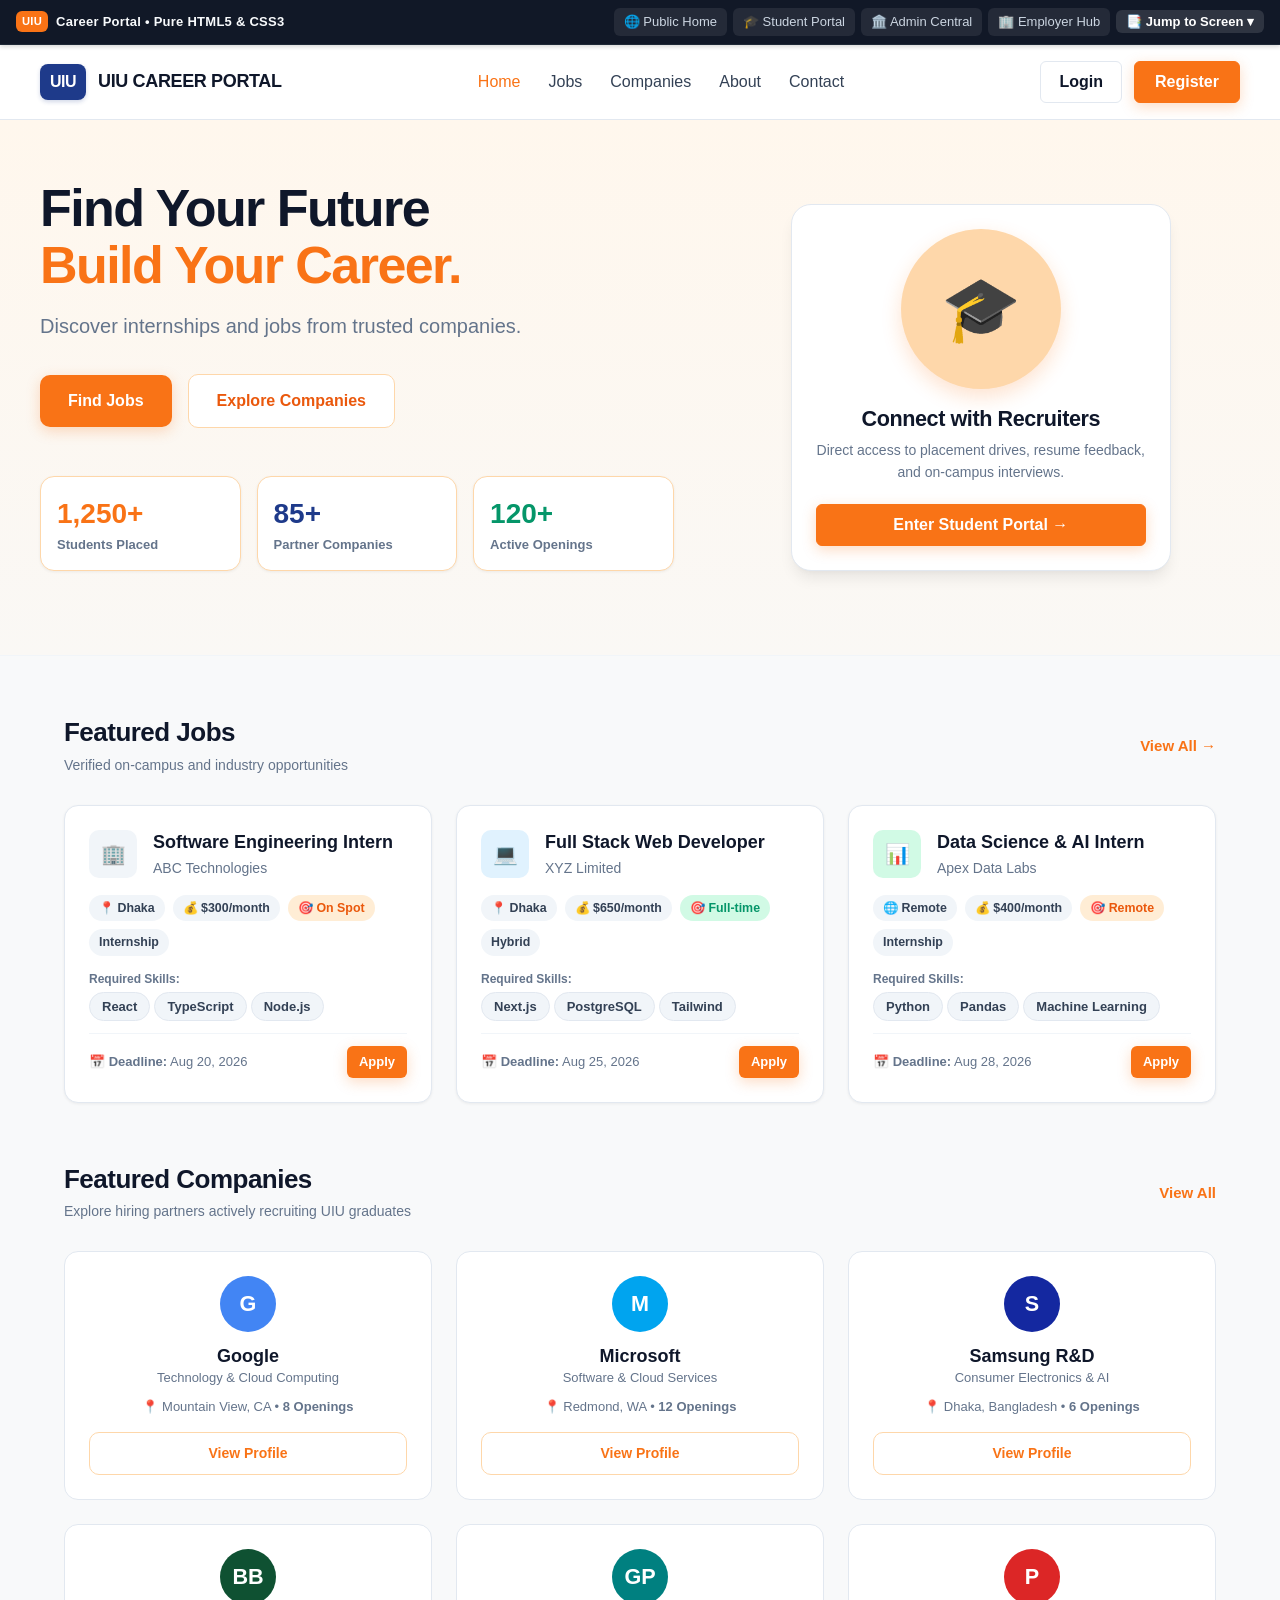
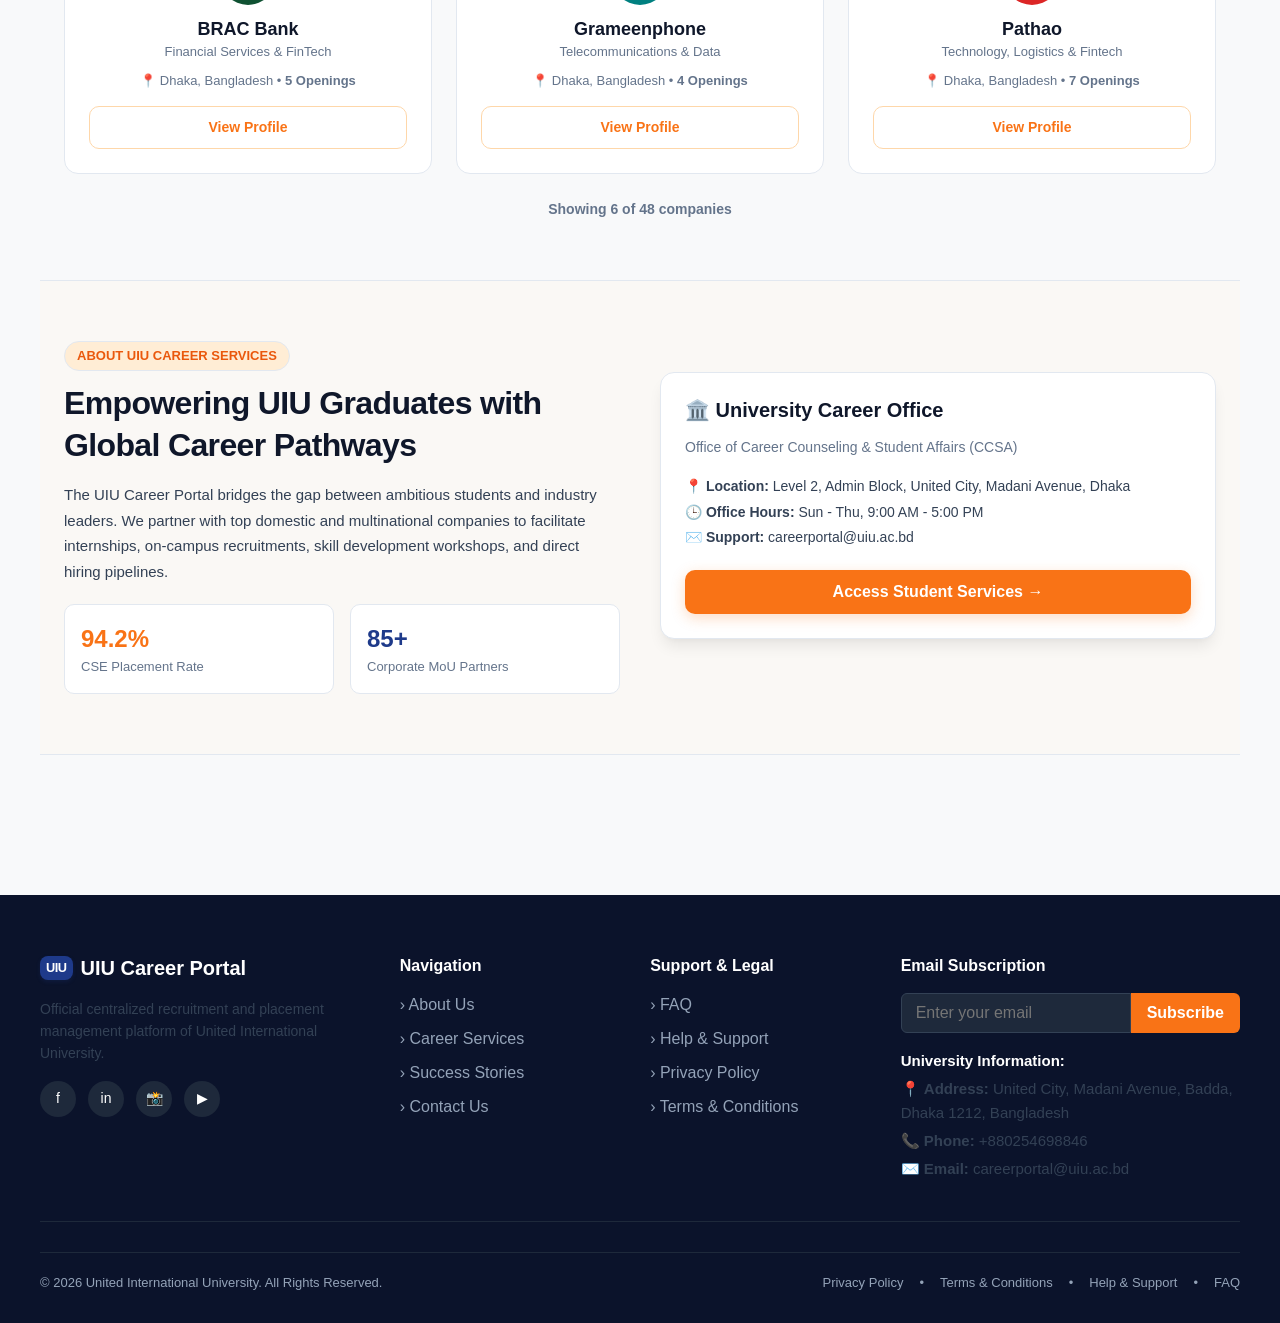
==== index.html @ 81c9a508 "feat: initialize UIU Career Portal project Setup core project structure, including React, TypeScript" ====
<!doctype html>
<html lang="en">
  <head>
    <meta charset="UTF-8" />
    <meta name="viewport" content="width=device-width, initial-scale=1.0" />
    <title>UIU Career Portal - United International University</title>
    <meta name="description" content="Discover internships and jobs from trusted partner companies at UIU Career Portal." />
    <link rel="stylesheet" href="./style.css" />
  </head>
  <body>
    <!-- Top Universal Navigation Switcher -->
    <header class="role-quick-bar">
      <div class="brand-badge">
        <span>UIU</span> Career Portal • Pure HTML5 & CSS3
      </div>
      <nav class="role-nav-links">
        <a href="./index.html" class="role-nav-btn active">🌐 Public Home</a>
        <a href="./student.html" class="role-nav-btn">🎓 Student Portal</a>
        <a href="./admin.html" class="role-nav-btn">🏛️ Admin Central</a>
        <a href="./employer.html" class="role-nav-btn">🏢 Employer Hub</a>
        <div class="role-nav-dropdown">
          <button class="role-dropdown-btn">📑 Jump to Screen ▾</button>
          <div class="role-dropdown-content">
            <a href="./index.html">Page 1: Public Home</a>
            <a href="./student.html#dashboard">Page 2: Student Dashboard</a>
            <a href="./student.html#browse-jobs">Page 3: Browse Jobs</a>
            <a href="./student.html#my-applications">Page 4: Applications</a>
            <a href="./student.html#job-detail">Page 5: Job Detail</a>
            <a href="./student.html#resume-builder">Page 6: Resume Builder</a>
            <a href="./student.html#companies">Page 7: Student Companies</a>
            <a href="./student.html#messages">Page 9: Student Chat</a>
            <a href="./student.html#stats">Page 11: Placement Stats</a>
            <a href="./student.html#profile">Page 12: Student Profile</a>
            <a href="./admin.html#dashboard">Page 14: Admin Dashboard</a>
            <a href="./admin.html#pending-companies">Page 13: Company Approvals</a>
            <a href="./admin.html#approved-companies">Page 15: Partner Directory</a>
            <a href="./admin.html#approved-jobs">Page 16: Approved Jobs</a>
            <a href="./admin.html#pending-internships">Page 17: Pending Internships</a>
            <a href="./admin.html#settings">Page 18: Portal Settings</a>
            <a href="./admin.html#analytics">Page 19: Placement Analytics</a>
            <a href="./admin.html#placement-records">Page 20: Student Records</a>
            <a href="./admin.html#reports">Page 21: Reports Center</a>
            <a href="./admin.html#pending-jobs">Page 22: Job Approvals</a>
            <a href="./employer.html#overview">Page 23: Employer Overview</a>
            <a href="./employer.html#settings">Page 24: Company Settings</a>
            <a href="./employer.html#create-job">Page 25: Post Job</a>
            <a href="./employer.html#create-internship">Page 26: Post Internship</a>
            <a href="./employer.html#company-profile">Page 27: Company Profile</a>
            <a href="./employer.html#chat">Page 28: Employer Chat</a>
            <a href="./employer.html#reports">Page 29: Company Reports</a>
            <a href="./employer.html#shortlisted">Page 30: Shortlisted</a>
            <a href="./employer.html#applications">Page 31: Applications</a>
            <a href="./employer.html#internships">Page 32: Internships</a>
          </div>
        </div>
      </nav>
    </header>

    <!-- Public Landing Page Navbar (Page 1) -->
    <nav class="landing-header">
      <div class="landing-nav-container">
        <a href="./index.html" class="logo-group">
          <div class="uiu-logo-badge">UIU</div>
          <div class="logo-text-title">UIU CAREER PORTAL</div>
        </a>
        <ul class="landing-nav-menu">
          <li><a href="./index.html" class="active">Home</a></li>
          <li><a href="./student.html#browse-jobs">Jobs</a></li>
          <li><a href="./student.html#companies">Companies</a></li>
          <li><a href="#about-section">About</a></li>
          <li><a href="#footer-contact">Contact</a></li>
        </ul>
        <div class="landing-auth-buttons">
          <a href="./pages/auth/login.html" class="btn-landing-login">Login</a>
          <a href="#register-modal" class="btn-landing-register">Register</a>
        </div>
      </div>
    </nav>

    <!-- Hero Section -->
    <main>
      <section class="landing-hero">
        <div class="landing-hero-container">
          <div class="landing-hero-content">
            <h1>Find Your Future<br /><span style="color: var(--primary);">Build Your Career.</span></h1>
            <p>Discover internships and jobs from trusted companies.</p>
            <div class="hero-action-buttons">
              <a href="./student.html#browse-jobs" class="btn-hero-primary">Find Jobs</a>
              <a href="./student.html#companies" class="btn-hero-secondary">Explore Companies</a>
            </div>
            <div class="hero-stats-row" style="display: grid; grid-template-columns: repeat(3, 1fr); gap: 16px; margin-top: 36px;">
              <div class="portal-card" style="padding: 16px; text-align: left; border: 1px solid var(--border-accent); background: #FFF; box-shadow: var(--shadow-sm);">
                <div class="stat-num" style="font-size: 1.75rem; font-weight: 800; color: var(--primary);">1,250+</div>
                <div class="stat-label" style="font-size: 0.8125rem; color: var(--text-muted); font-weight: 600;">Students Placed</div>
              </div>
              <div class="portal-card" style="padding: 16px; text-align: left; border: 1px solid var(--border-accent); background: #FFF; box-shadow: var(--shadow-sm);">
                <div class="stat-num" style="font-size: 1.75rem; font-weight: 800; color: var(--secondary);">85+</div>
                <div class="stat-label" style="font-size: 0.8125rem; color: var(--text-muted); font-weight: 600;">Partner Companies</div>
              </div>
              <div class="portal-card" style="padding: 16px; text-align: left; border: 1px solid var(--border-accent); background: #FFF; box-shadow: var(--shadow-sm);">
                <div class="stat-num" style="font-size: 1.75rem; font-weight: 800; color: var(--color-success);">120+</div>
                <div class="stat-label" style="font-size: 0.8125rem; color: var(--text-muted); font-weight: 600;">Active Openings</div>
              </div>
            </div>
          </div>
          <div class="hero-illustration-box">
            <div class="hero-avatar-card">
              <div class="hero-avatar-img">🎓</div>
              <h2 style="font-size: 1.35rem; font-weight: 800; color: #0F172A; margin-bottom: 6px;">Connect with Recruiters</h2>
              <p style="font-size: 0.875rem; color: #64748B; margin-bottom: 20px;">Direct access to placement drives, resume feedback, and on-campus interviews.</p>
              <a href="./student.html#dashboard" class="btn-landing-register" style="display: block; text-align: center;">Enter Student Portal →</a>
            </div>
          </div>
        </div>
      </section>

      <!-- Featured Jobs Section -->
      <section class="landing-section">
        <div class="section-header-flex">
          <div>
            <h2 class="section-title">Featured Jobs</h2>
            <p style="font-size: 0.875rem; color: var(--text-muted); margin-top: 4px;">Verified on-campus and industry opportunities</p>
          </div>
          <a href="./student.html#browse-jobs" class="section-link-all">View All →</a>
        </div>
        <div class="featured-jobs-grid">
          <!-- Job 1 -->
          <article class="landing-job-card">
            <div class="job-card-top">
              <div class="job-company-icon">🏢</div>
              <div style="flex: 1;">
                <h3 class="job-title-h3"><a href="./student.html#job-detail">Software Engineering Intern</a></h3>
                <div class="job-company-sub">ABC Technologies</div>
              </div>
            </div>
            <div class="job-meta-chips">
              <span class="meta-chip">📍 Dhaka</span>
              <span class="meta-chip">💰 $300/month</span>
              <span class="meta-chip" style="background: var(--primary-light); color: var(--primary-dark);">🎯 On Spot</span>
              <span class="meta-chip">Internship</span>
            </div>
            <div style="margin-bottom: 12px;">
              <span class="text-caption" style="font-weight: 700; color: var(--text-muted); display: block; margin-bottom: 4px;">Required Skills:</span>
              <div style="display: flex; flex-wrap: wrap; gap: 4px;">
                <span class="skill-tag-badge">React</span>
                <span class="skill-tag-badge">TypeScript</span>
                <span class="skill-tag-badge">Node.js</span>
              </div>
            </div>
            <div class="job-deadline-text">
              <span>📅 <strong>Deadline:</strong> Aug 20, 2026</span>
              <a href="./student.html#job-detail" class="btn-primary btn-sm">Apply</a>
            </div>
          </article>

          <!-- Job 2 -->
          <article class="landing-job-card">
            <div class="job-card-top">
              <div class="job-company-icon" style="background:#E0F2FE; color:#0284C7;">💻</div>
              <div style="flex: 1;">
                <h3 class="job-title-h3"><a href="./student.html#browse-jobs">Full Stack Web Developer</a></h3>
                <div class="job-company-sub">XYZ Limited</div>
              </div>
            </div>
            <div class="job-meta-chips">
              <span class="meta-chip">📍 Dhaka</span>
              <span class="meta-chip">💰 $650/month</span>
              <span class="meta-chip" style="background: var(--color-success-bg); color: var(--color-success);">🎯 Full-time</span>
              <span class="meta-chip">Hybrid</span>
            </div>
            <div style="margin-bottom: 12px;">
              <span class="text-caption" style="font-weight: 700; color: var(--text-muted); display: block; margin-bottom: 4px;">Required Skills:</span>
              <div style="display: flex; flex-wrap: wrap; gap: 4px;">
                <span class="skill-tag-badge">Next.js</span>
                <span class="skill-tag-badge">PostgreSQL</span>
                <span class="skill-tag-badge">Tailwind</span>
              </div>
            </div>
            <div class="job-deadline-text">
              <span>📅 <strong>Deadline:</strong> Aug 25, 2026</span>
              <a href="./student.html#browse-jobs" class="btn-primary btn-sm">Apply</a>
            </div>
          </article>

          <!-- Job 3 -->
          <article class="landing-job-card">
            <div class="job-card-top">
              <div class="job-company-icon" style="background:#D1FAE5; color:#059669;">📊</div>
              <div style="flex: 1;">
                <h3 class="job-title-h3"><a href="./student.html#browse-jobs">Data Science & AI Intern</a></h3>
                <div class="job-company-sub">Apex Data Labs</div>
              </div>
            </div>
            <div class="job-meta-chips">
              <span class="meta-chip">🌐 Remote</span>
              <span class="meta-chip">💰 $400/month</span>
              <span class="meta-chip" style="background: var(--primary-light); color: var(--primary-dark);">🎯 Remote</span>
              <span class="meta-chip">Internship</span>
            </div>
            <div style="margin-bottom: 12px;">
              <span class="text-caption" style="font-weight: 700; color: var(--text-muted); display: block; margin-bottom: 4px;">Required Skills:</span>
              <div style="display: flex; flex-wrap: wrap; gap: 4px;">
                <span class="skill-tag-badge">Python</span>
                <span class="skill-tag-badge">Pandas</span>
                <span class="skill-tag-badge">Machine Learning</span>
              </div>
            </div>
            <div class="job-deadline-text">
              <span>📅 <strong>Deadline:</strong> Aug 28, 2026</span>
              <a href="./student.html#browse-jobs" class="btn-primary btn-sm">Apply</a>
            </div>
          </article>
        </div>
      </section>

      <!-- Featured Companies Section -->
      <section class="landing-section" id="about-section">
        <div class="section-header-flex">
          <div>
            <h2 class="section-title">Featured Companies</h2>
            <p style="font-size: 0.875rem; color: var(--text-muted); margin-top: 4px;">Explore hiring partners actively recruiting UIU graduates</p>
          </div>
          <a href="./student.html#companies" class="section-link-all">View All</a>
        </div>
        <div class="featured-companies-grid">
          <!-- Company 1 -->
          <div class="landing-company-card">
            <div class="comp-logo-circle" style="background: #4285F4;">G</div>
            <h3 class="comp-name-h4">Google</h3>
            <p class="comp-industry-p">Technology & Cloud Computing</p>
            <div class="comp-info-row">📍 Mountain View, CA • <strong>8 Openings</strong></div>
            <a href="./student.html#companies" class="btn-view-profile">View Profile</a>
          </div>

          <!-- Company 2 -->
          <div class="landing-company-card">
            <div class="comp-logo-circle" style="background: #00A4EF;">M</div>
            <h3 class="comp-name-h4">Microsoft</h3>
            <p class="comp-industry-p">Software & Cloud Services</p>
            <div class="comp-info-row">📍 Redmond, WA • <strong>12 Openings</strong></div>
            <a href="./student.html#companies" class="btn-view-profile">View Profile</a>
          </div>

          <!-- Company 3 -->
          <div class="landing-company-card">
            <div class="comp-logo-circle" style="background: #1428A0;">S</div>
            <h3 class="comp-name-h4">Samsung R&D</h3>
            <p class="comp-industry-p">Consumer Electronics & AI</p>
            <div class="comp-info-row">📍 Dhaka, Bangladesh • <strong>6 Openings</strong></div>
            <a href="./student.html#companies" class="btn-view-profile">View Profile</a>
          </div>

          <!-- Company 4 -->
          <div class="landing-company-card">
            <div class="comp-logo-circle" style="background: #0F5132;">BB</div>
            <h3 class="comp-name-h4">BRAC Bank</h3>
            <p class="comp-industry-p">Financial Services & FinTech</p>
            <div class="comp-info-row">📍 Dhaka, Bangladesh • <strong>5 Openings</strong></div>
            <a href="./student.html#companies" class="btn-view-profile">View Profile</a>
          </div>

          <!-- Company 5 -->
          <div class="landing-company-card">
            <div class="comp-logo-circle" style="background: #008080;">GP</div>
            <h3 class="comp-name-h4">Grameenphone</h3>
            <p class="comp-industry-p">Telecommunications & Data</p>
            <div class="comp-info-row">📍 Dhaka, Bangladesh • <strong>4 Openings</strong></div>
            <a href="./student.html#companies" class="btn-view-profile">View Profile</a>
          </div>

          <!-- Company 6 -->
          <div class="landing-company-card">
            <div class="comp-logo-circle" style="background: #DC2626;">P</div>
            <h3 class="comp-name-h4">Pathao</h3>
            <p class="comp-industry-p">Technology, Logistics & Fintech</p>
            <div class="comp-info-row">📍 Dhaka, Bangladesh • <strong>7 Openings</strong></div>
            <a href="./student.html#companies" class="btn-view-profile">View Profile</a>
          </div>
        </div>
        <p style="text-align: center; color: var(--text-muted); margin-top: 24px; font-size: 0.875rem; font-weight: 600;">Showing 6 of 48 companies</p>
      </section>

      <!-- About Section -->
      <section class="landing-section" id="about-section" style="background: var(--bg-warm); border-top: 1px solid var(--border-color); border-bottom: 1px solid var(--border-color); padding: 60px 24px;">
        <div style="max-width: 1200px; margin: 0 auto; display: grid; grid-template-columns: 1fr 1fr; gap: 40px; align-items: center;">
          <div>
            <span class="skill-tag-badge" style="background: var(--primary-light); color: var(--primary-dark); font-weight: 700; margin-bottom: 12px; display: inline-block;">ABOUT UIU CAREER SERVICES</span>
            <h2 class="text-h2" style="font-size: 2rem; margin-bottom: 16px;">Empowering UIU Graduates with Global Career Pathways</h2>
            <p style="color: var(--text-body); line-height: 1.7; margin-bottom: 20px;">
              The UIU Career Portal bridges the gap between ambitious students and industry leaders. We partner with top domestic and multinational companies to facilitate internships, on-campus recruitments, skill development workshops, and direct hiring pipelines.
            </p>
            <div style="display: grid; grid-template-columns: 1fr 1fr; gap: 16px;">
              <div style="background: #FFF; padding: 16px; border-radius: var(--radius-md); border: 1px solid var(--border-color);">
                <div style="font-size: 1.5rem; font-weight: 800; color: var(--primary);">94.2%</div>
                <div style="font-size: 0.8125rem; color: var(--text-muted);">CSE Placement Rate</div>
              </div>
              <div style="background: #FFF; padding: 16px; border-radius: var(--radius-md); border: 1px solid var(--border-color);">
                <div style="font-size: 1.5rem; font-weight: 800; color: var(--secondary);">85+</div>
                <div style="font-size: 0.8125rem; color: var(--text-muted);">Corporate MoU Partners</div>
              </div>
            </div>
          </div>
          <div class="portal-card" style="box-shadow: var(--shadow-lg);">
            <h3 class="text-h3" style="margin-bottom: 12px;">🏛️ University Career Office</h3>
            <p style="font-size: 0.875rem; color: var(--text-muted); margin-bottom: 16px;">Office of Career Counseling & Student Affairs (CCSA)</p>
            <div style="font-size: 0.875rem; line-height: 1.8; color: var(--text-body); margin-bottom: 20px;">
              <div>📍 <strong>Location:</strong> Level 2, Admin Block, United City, Madani Avenue, Dhaka</div>
              <div>🕒 <strong>Office Hours:</strong> Sun - Thu, 9:00 AM - 5:00 PM</div>
              <div>✉️ <strong>Support:</strong> careerportal@uiu.ac.bd</div>
            </div>
            <a href="./student.html#dashboard" class="btn-primary" style="width: 100%; justify-content: center;">Access Student Services →</a>
          </div>
        </div>
      </section>
    </main>

    <!-- Footer (Page 1) -->
    <footer class="landing-footer" id="footer-contact">
      <div class="footer-container" style="display: grid; grid-template-columns: 1.5fr 1fr 1fr 1.5fr; gap: 32px;">
        <div class="footer-col-about">
          <h3>
            <span class="uiu-logo-badge" style="font-size: 0.8rem; padding: 3px 6px;">UIU</span>
            UIU Career Portal
          </h3>
          <p style="font-size: 0.875rem; line-height: 1.6; margin-bottom: 16px;">
            Official centralized recruitment and placement management platform of United International University.
          </p>
          <div class="social-links-row">
            <span class="social-btn" title="Facebook">f</span>
            <span class="social-btn" title="LinkedIn">in</span>
            <span class="social-btn" title="Instagram">📸</span>
            <span class="social-btn" title="YouTube">▶</span>
          </div>
        </div>

        <div class="footer-col-links">
          <h4>Navigation</h4>
          <ul class="footer-links-list">
            <li><a href="#about-section">› About Us</a></li>
            <li><a href="./admin.html#analytics">› Career Services</a></li>
            <li><a href="./student.html#stats">› Success Stories</a></li>
            <li><a href="#footer-contact">› Contact Us</a></li>
          </ul>
        </div>

        <div class="footer-col-links">
          <h4>Support & Legal</h4>
          <ul class="footer-links-list">
            <li><a href="#faq-modal">› FAQ</a></li>
            <li><a href="#help-modal">› Help & Support</a></li>
            <li><a href="#privacy-modal">› Privacy Policy</a></li>
            <li><a href="#terms-modal">› Terms & Conditions</a></li>
          </ul>
        </div>

        <div class="footer-col-contact">
          <h4>Email Subscription</h4>
          <form class="footer-newsletter-box" action="#newsletter-success" style="margin-bottom: 16px;">
            <input type="email" placeholder="Enter your email" required />
            <button type="submit">Subscribe</button>
          </form>
          <div style="font-size: 0.8125rem; line-height: 1.6; color: #CBD5E1;">
            <p style="font-weight: 700; color: #FFF; margin-bottom: 4px;">University Information:</p>
            <p style="margin-bottom: 4px;">📍 <strong>Address:</strong> United City, Madani Avenue, Badda, Dhaka 1212, Bangladesh</p>
            <p style="margin-bottom: 4px;">📞 <strong>Phone:</strong> +880254698846</p>
            <p>✉️ <strong>Email:</strong> careerportal@uiu.ac.bd</p>
          </div>
        </div>
      </div>

      <div class="footer-bottom-row" style="display: flex; justify-content: space-between; align-items: center; flex-wrap: wrap; gap: 12px; font-size: 0.8125rem; border-top: 1px solid #1E293B; padding-top: 20px; margin-top: 30px;">
        <span>© 2026 United International University. All Rights Reserved.</span>
        <div style="display: flex; gap: 16px; flex-wrap: wrap;">
          <a href="#privacy-modal" style="color: #94A3B8;">Privacy Policy</a>
          <span>•</span>
          <a href="#terms-modal" style="color: #94A3B8;">Terms & Conditions</a>
          <span>•</span>
          <a href="#help-modal" style="color: #94A3B8;">Help & Support</a>
          <span>•</span>
          <a href="#faq-modal" style="color: #94A3B8;">FAQ</a>
        </div>
      </div>
    </footer>

    <!-- Pure CSS Modals -->
    <div id="register-modal" class="modal-overlay">
      <div class="modal-dialog-box">
        <a href="#" class="modal-close-btn">✕</a>
        <h3 style="font-size: 1.35rem; font-weight: 800; color: #0F172A; margin-bottom: 8px;">Join UIU Career Portal</h3>
        <p style="color: #64748B; font-size: 0.875rem; margin-bottom: 20px;">Choose your role to get started:</p>
        <div style="display: flex; flex-direction: column; gap: 12px; margin-bottom: 20px;">
          <a href="./student.html#dashboard" class="btn-outline" style="justify-content: space-between; padding: 14px 20px;">
            <span>🎓 <strong>UIU Student / Alumni</strong> (Login with @uiu.ac.bd)</span>
            <span>→</span>
          </a>
          <a href="./employer.html#overview" class="btn-outline" style="justify-content: space-between; padding: 14px 20px;">
            <span>🏢 <strong>Recruitment Partner / Employer</strong></span>
            <span>→</span>
          </a>
          <a href="./admin.html#dashboard" class="btn-outline" style="justify-content: space-between; padding: 14px 20px;">
            <span>🏛️ <strong>Career Office Administrator</strong></span>
            <span>→</span>
          </a>
        </div>
        <a href="#" class="btn-landing-login" style="display: block; text-align: center;">Cancel</a>
      </div>
    </div>

    <div id="newsletter-success" class="modal-overlay">
      <div class="modal-dialog-box" style="text-align: center;">
        <a href="#" class="modal-close-btn">✕</a>
        <div style="font-size: 3rem; margin-bottom: 12px;">🎉</div>
        <h3 style="font-size: 1.25rem; font-weight: 800; margin-bottom: 8px;">Subscribed Successfully!</h3>
        <p style="color: #64748B; font-size: 0.875rem; margin-bottom: 20px;">You will now receive the latest job openings, placement reports, and workshop updates from UIU Career Portal.</p>
        <a href="#" class="btn-primary" style="display: inline-block;">Close</a>
      </div>
    </div>

    <!-- FAQ Modal -->
    <div id="faq-modal" class="modal-overlay">
      <div class="modal-dialog-box" style="max-width: 600px;">
        <a href="#" class="modal-close-btn">✕</a>
        <h3 style="font-size: 1.35rem; font-weight: 800; margin-bottom: 12px;">Frequently Asked Questions (FAQ)</h3>
        <div style="display: flex; flex-direction: column; gap: 12px; font-size: 0.875rem; color: var(--text-body); max-height: 60vh; overflow-y: auto; padding-right: 8px;">
          <div>
            <strong style="color: var(--text-heading); display: block; margin-bottom: 4px;">Q: Who can apply through UIU Career Portal?</strong>
            <p>All current UIU undergraduate/graduate students and registered alumni with a valid @uiu.ac.bd or verified student ID.</p>
          </div>
          <div style="border-top: 1px solid var(--border-light); padding-top: 8px;">
            <strong style="color: var(--text-heading); display: block; margin-bottom: 4px;">Q: How do companies get verified?</strong>
            <p>The UIU Career Services & Placement Office reviews company trade licenses and HR credentials before approving job postings.</p>
          </div>
          <div style="border-top: 1px solid var(--border-light); padding-top: 8px;">
            <strong style="color: var(--text-heading); display: block; margin-bottom: 4px;">Q: How can I track my internship approval?</strong>
            <p>Log in to the Student Portal and navigate to the 'Applications' tab to see real-time verification and supervisor approvals.</p>
          </div>
        </div>
        <div style="margin-top: 20px; text-align: right;">
          <a href="#" class="btn-primary btn-sm">Close</a>
        </div>
      </div>
    </div>

    <!-- Help & Support Modal -->
    <div id="help-modal" class="modal-overlay">
      <div class="modal-dialog-box">
        <a href="#" class="modal-close-btn">✕</a>
        <h3 style="font-size: 1.35rem; font-weight: 800; margin-bottom: 12px;">Help & Support</h3>
        <p style="font-size: 0.875rem; color: var(--text-body); line-height: 1.6; margin-bottom: 16px;">
          Need assistance with your portal account, resume verification, or recruitment drive?
        </p>
        <div style="background: var(--bg-muted); padding: 14px; border-radius: var(--radius-md); font-size: 0.8125rem; margin-bottom: 16px;">
          <div>📞 <strong>Helpline:</strong> +880254698846 (Ext: 2102)</div>
          <div>✉️ <strong>Email:</strong> support-career@uiu.ac.bd</div>
          <div>📍 <strong>Room:</strong> CCSA Office, Room #214, UIU Main Campus</div>
        </div>
        <a href="#" class="btn-primary" style="display: block; text-align: center;">Got it</a>
      </div>
    </div>

    <!-- Privacy Policy Modal -->
    <div id="privacy-modal" class="modal-overlay">
      <div class="modal-dialog-box" style="max-width: 580px;">
        <a href="#" class="modal-close-btn">✕</a>
        <h3 style="font-size: 1.35rem; font-weight: 800; margin-bottom: 12px;">Privacy Policy</h3>
        <p style="font-size: 0.875rem; color: var(--text-body); line-height: 1.6; margin-bottom: 12px;">
          UIU Career Portal respects your student and corporate privacy. Student academic records (CGPA, credits) and resumes are shared strictly with verified partner employers for job and internship screening purposes only.
        </p>
        <p style="font-size: 0.8125rem; color: var(--text-muted);">
          Data is protected under United International University Information Security Protocols.
        </p>
        <div style="margin-top: 16px; text-align: right;">
          <a href="#" class="btn-primary btn-sm">Close</a>
        </div>
      </div>
    </div>

    <!-- Terms Modal -->
    <div id="terms-modal" class="modal-overlay">
      <div class="modal-dialog-box" style="max-width: 580px;">
        <a href="#" class="modal-close-btn">✕</a>
        <h3 style="font-size: 1.35rem; font-weight: 800; margin-bottom: 12px;">Terms & Conditions</h3>
        <p style="font-size: 0.875rem; color: var(--text-body); line-height: 1.6; margin-bottom: 12px;">
          By accessing the UIU Career Portal, students agree to provide authentic academic credentials and follow standard professional code of conduct during interviews and internships.
        </p>
        <div style="margin-top: 16px; text-align: right;">
          <a href="#" class="btn-primary btn-sm">Close</a>
        </div>
      </div>
    </div>
  </body>
</html>
---- style.css ----
/* UIU Career Portal - Pure Modern CSS3 Stylesheet */

:root {
  /* Brand & Theme Colors */
  --primary: #F97316;
  --primary-dark: #EA580C;
  --primary-light: #FFEDD5;
  --primary-subtle: #FFF7ED;
  
  --secondary: #1E3A8A;
  --secondary-dark: #172554;
  --secondary-light: #DBEAFE;
  
  --accent: #E0651A;
  --accent-blue: #0284C7;
  --accent-purple: #7C3AED;
  
  --sidebar-orange: #FF7D2B;
  --sidebar-orange-dark: #E66818;
  --admin-accent: #EA580C;
  --employer-accent: #E0651A;
  
  /* Background & Surface Colors */
  --bg-page: #F8F9FA;
  --bg-warm: #FAF8F5;
  --bg-card: #FFFFFF;
  --bg-surface: #FFFFFF;
  --bg-muted: #F1F5F9;
  --bg-subtle: #F8FAFC;
  
  /* Text Colors */
  --text-main: #0F172A;
  --text-heading: #0F172A;
  --text-body: #334155;
  --text-muted: #64748B;
  --text-light: #94A3B8;
  --text-white: #FFFFFF;
  
  /* Border Colors */
  --border-color: #E2E8F0;
  --border-light: #F1F5F9;
  --border-muted: #CBD5E1;
  --border-accent: #FED7AA;
  
  /* Functional & Feedback Colors (Success, Warning, Danger, Info) */
  --color-success: #059669;
  --color-success-bg: #D1FAE5;
  --color-success-border: #A7F3D0;
  
  --color-warning: #D97706;
  --color-warning-bg: #FEF3C7;
  --color-warning-border: #FDE68A;
  
  --color-danger: #E11D48;
  --color-danger-bg: #FFE4E6;
  --color-danger-border: #FECDD3;
  
  --color-info: #0284C7;
  --color-info-bg: #E0F2FE;
  --color-info-border: #BAE6FD;
  
  /* Status Badges */
  --status-pending-bg: #FEF3C7;
  --status-pending-text: #D97706;
  --status-verified-bg: #D1FAE5;
  --status-verified-text: #059669;
  --status-review-bg: #FFEDD5;
  --status-review-text: #EA580C;
  --status-shortlist-bg: #E0E7FF;
  --status-shortlist-text: #4F46E5;
  --status-rejected-bg: #FFE4E6;
  --status-rejected-text: #E11D48;
  --status-applied-bg: #E0F2FE;
  --status-applied-text: #0284C7;
  
  /* Radius Scales */
  --radius-xs: 4px;
  --radius-sm: 6px;
  --radius-md: 10px;
  --radius-lg: 14px;
  --radius-xl: 20px;
  --radius-full: 9999px;
  
  /* Shadow Scales */
  --shadow-xs: 0 1px 2px 0 rgba(0, 0, 0, 0.04);
  --shadow-sm: 0 1px 3px 0 rgba(0, 0, 0, 0.06);
  --shadow-md: 0 4px 6px -1px rgba(0, 0, 0, 0.07), 0 2px 4px -2px rgba(0, 0, 0, 0.05);
  --shadow-lg: 0 10px 15px -3px rgba(0, 0, 0, 0.08), 0 4px 6px -4px rgba(0, 0, 0, 0.04);
  --shadow-xl: 0 20px 25px -5px rgba(0, 0, 0, 0.1), 0 10px 10px -5px rgba(0, 0, 0, 0.04);
  --shadow-orange: 0 4px 14px 0 rgba(249, 115, 22, 0.25);
  
  /* Typography System Tokens */
  --font-main: -apple-system, BlinkMacSystemFont, "Segoe UI", Roboto, "Helvetica Neue", Arial, sans-serif;
  --font-mono: ui-monospace, SFMono-Regular, Menlo, Monaco, Consolas, monospace;
}

/* Typography Utility Classes */
h1, .text-h1 {
  font-size: 1.875rem;
  font-weight: 800;
  color: var(--text-heading);
  letter-spacing: -0.025em;
  line-height: 1.25;
}

h2, .text-h2 {
  font-size: 1.5rem;
  font-weight: 700;
  color: var(--text-heading);
  letter-spacing: -0.02em;
  line-height: 1.3;
}

h3, .text-h3 {
  font-size: 1.25rem;
  font-weight: 700;
  color: var(--text-heading);
  line-height: 1.35;
}

h4, .text-h4 {
  font-size: 1.05rem;
  font-weight: 600;
  color: var(--text-heading);
  line-height: 1.4;
}

p, .text-body {
  font-size: 0.9375rem;
  color: var(--text-body);
  line-height: 1.6;
}

.text-small {
  font-size: 0.8125rem;
  color: var(--text-muted);
  line-height: 1.4;
}

.text-label {
  font-size: 0.875rem;
  font-weight: 600;
  color: var(--text-main);
  display: inline-block;
  margin-bottom: 6px;
}

.text-caption {
  font-size: 0.75rem;
  color: var(--text-light);
  line-height: 1.3;
}

/* Alert System */
.alert-banner {
  display: flex;
  align-items: flex-start;
  gap: 12px;
  padding: 14px 16px;
  border-radius: var(--radius-md);
  font-size: 0.875rem;
  margin-bottom: 16px;
  border: 1px solid transparent;
}
.alert-success {
  background: var(--color-success-bg);
  color: #065F46;
  border-color: var(--color-success-border);
}
.alert-warning {
  background: var(--color-warning-bg);
  color: #92400E;
  border-color: var(--color-warning-border);
}
.alert-danger {
  background: var(--color-danger-bg);
  color: #9F1239;
  border-color: var(--color-danger-border);
}
.alert-info {
  background: var(--color-info-bg);
  color: #075985;
  border-color: var(--color-info-border);
}

/* Empty, Loading & Error States */
.empty-state-box {
  text-align: center;
  padding: 48px 24px;
  background: var(--bg-card);
  border: 1px dashed var(--border-color);
  border-radius: var(--radius-lg);
}
.empty-state-icon {
  font-size: 3rem;
  margin-bottom: 12px;
  opacity: 0.7;
}
.empty-state-title {
  font-size: 1.125rem;
  font-weight: 700;
  color: var(--text-main);
  margin-bottom: 6px;
}
.empty-state-desc {
  font-size: 0.875rem;
  color: var(--text-muted);
  max-width: 400px;
  margin: 0 auto 16px;
}

.loading-skeleton {
  background: linear-gradient(90deg, #F1F5F9 25%, #E2E8F0 50%, #F1F5F9 75%);
  background-size: 200% 100%;
  animation: skeletonPulse 1.5s infinite;
  border-radius: var(--radius-sm);
  height: 16px;
  margin-bottom: 8px;
}
@keyframes skeletonPulse {
  0% { background-position: 200% 0; }
  100% { background-position: -200% 0; }
}

.error-state-box {
  text-align: center;
  padding: 32px 20px;
  background: #FFF1F2;
  border: 1px solid #FECDD3;
  border-radius: var(--radius-lg);
  color: #9F1239;
}

/* Reset & Box Sizing */
*, *::before, *::after {
  box-sizing: border-box;
  margin: 0;
  padding: 0;
}

html {
  font-size: 16px;
  scroll-behavior: smooth;
  font-family: var(--font-main);
  background-color: var(--bg-page);
  color: var(--text-body);
  line-height: 1.5;
}

body {
  min-height: 100vh;
  display: flex;
  flex-direction: column;
  background-color: var(--bg-page);
}

a {
  color: inherit;
  text-decoration: none;
}

button, input, select, textarea {
  font-family: inherit;
  font-size: inherit;
}

/* Screen Controller & Visibility System using CSS :target */
.view-section {
  display: none;
  opacity: 0;
  animation: fadeIn 0.25s ease forwards;
}

/* Default view when no hash or when #landing is active */
#view-landing:target,
body:not(:has(:target)) #view-landing {
  display: block;
  opacity: 1;
}

/* Active screens */
#view-landing:target { display: block; opacity: 1; }
#view-student-dashboard:target { display: block; opacity: 1; }
#view-student-jobs:target { display: block; opacity: 1; }
#view-student-job-detail:target { display: block; opacity: 1; }
#view-student-applications:target { display: block; opacity: 1; }
#view-student-resume:target { display: block; opacity: 1; }
#view-student-companies:target { display: block; opacity: 1; }
#view-student-messages:target { display: block; opacity: 1; }
#view-student-stats:target { display: block; opacity: 1; }
#view-student-profile:target { display: block; opacity: 1; }
#view-student-settings:target { display: block; opacity: 1; }

#view-admin-dashboard:target { display: block; opacity: 1; }
#view-admin-companies-pending:target { display: block; opacity: 1; }
#view-admin-companies-approved:target { display: block; opacity: 1; }
#view-admin-jobs-approved:target { display: block; opacity: 1; }
#view-admin-jobs-pending:target { display: block; opacity: 1; }
#view-admin-internships:target { display: block; opacity: 1; }
#view-admin-analytics:target { display: block; opacity: 1; }
#view-admin-placement-records:target { display: block; opacity: 1; }
#view-admin-reports:target { display: block; opacity: 1; }
#view-admin-settings:target { display: block; opacity: 1; }

#view-employer-dashboard:target { display: block; opacity: 1; }
#view-employer-post-job:target { display: block; opacity: 1; }
#view-employer-post-internship:target { display: block; opacity: 1; }
#view-employer-profile:target { display: block; opacity: 1; }
#view-employer-settings:target { display: block; opacity: 1; }
#view-employer-applications:target { display: block; opacity: 1; }
#view-employer-shortlisted:target { display: block; opacity: 1; }
#view-employer-internships:target { display: block; opacity: 1; }
#view-employer-messages:target { display: block; opacity: 1; }
#view-employer-reports:target { display: block; opacity: 1; }

/* In case :has isn't matched initially, provide fallback */
body:not(:target) #view-landing {
  display: block;
}
:target ~ #view-landing {
  display: none;
}

@keyframes fadeIn {
  from { opacity: 0; transform: translateY(4px); }
  to { opacity: 1; transform: translateY(0); }
}

/* Master Universal Switcher Bar (Sticky at Top) */
.role-quick-bar {
  background: #111827;
  color: #F8FAFC;
  padding: 8px 16px;
  font-size: 0.8125rem;
  display: flex;
  align-items: center;
  justify-content: space-between;
  border-bottom: 1px solid #1F2937;
  position: sticky;
  top: 0;
  z-index: 1000;
  box-shadow: 0 2px 4px rgba(0,0,0,0.15);
}

.role-quick-bar .brand-badge {
  display: flex;
  align-items: center;
  gap: 8px;
  font-weight: 700;
  letter-spacing: 0.02em;
}

.role-quick-bar .brand-badge span {
  background: var(--primary);
  color: #FFF;
  padding: 2px 6px;
  border-radius: var(--radius-sm);
  font-size: 0.7rem;
  font-weight: 800;
}

.role-nav-links {
  display: flex;
  align-items: center;
  gap: 6px;
  flex-wrap: wrap;
}

.role-nav-btn {
  padding: 4px 10px;
  border-radius: var(--radius-sm);
  background: rgba(255, 255, 255, 0.08);
  color: #CBD5E1;
  font-weight: 500;
  transition: all 0.2s ease;
  display: inline-flex;
  align-items: center;
  gap: 5px;
}

.role-nav-btn:hover {
  background: var(--primary);
  color: #FFF;
}

.role-nav-dropdown {
  position: relative;
  display: inline-block;
}

.role-dropdown-btn {
  cursor: pointer;
  padding: 4px 10px;
  border-radius: var(--radius-sm);
  background: rgba(255, 255, 255, 0.12);
  color: #FFF;
  font-weight: 600;
  border: none;
}

.role-dropdown-content {
  display: none;
  position: absolute;
  top: 100%;
  right: 0;
  background: #1E293B;
  min-width: 200px;
  border-radius: var(--radius-md);
  box-shadow: 0 10px 25px rgba(0,0,0,0.3);
  padding: 6px;
  z-index: 1001;
  border: 1px solid #334155;
}

.role-dropdown-content a {
  display: block;
  padding: 6px 10px;
  color: #E2E8F0;
  border-radius: var(--radius-sm);
  font-size: 0.775rem;
}

.role-dropdown-content a:hover {
  background: var(--primary);
  color: #FFF;
}

.role-nav-dropdown:hover .role-dropdown-content {
  display: block;
}

/* ==========================================================================
   PUBLIC LANDING PAGE (Page 1 in PDF)
   ========================================================================== */
.landing-header {
  background: #FFF;
  border-bottom: 1px solid var(--border-color);
  padding: 16px 24px;
}

.landing-nav-container {
  max-width: 1200px;
  margin: 0 auto;
  display: flex;
  align-items: center;
  justify-content: space-between;
}

.logo-group {
  display: flex;
  align-items: center;
  gap: 12px;
}

.uiu-logo-badge {
  background: #1E3A8A;
  color: #FFF;
  font-weight: 900;
  font-size: 1rem;
  padding: 6px 10px;
  border-radius: 8px;
  letter-spacing: -0.5px;
  display: inline-flex;
  align-items: center;
  gap: 4px;
  box-shadow: 0 2px 4px rgba(30, 58, 138, 0.2);
}

.logo-text-title {
  font-size: 1.125rem;
  font-weight: 800;
  color: var(--text-main);
  line-height: 1.1;
  letter-spacing: -0.02em;
}

.logo-text-title span {
  display: block;
  font-size: 0.75rem;
  font-weight: 600;
  color: var(--primary);
  letter-spacing: 0.08em;
  text-transform: uppercase;
}

.landing-nav-menu {
  display: flex;
  align-items: center;
  gap: 28px;
  list-style: none;
}

.landing-nav-menu a {
  font-weight: 500;
  color: var(--text-body);
  transition: color 0.15s;
}

.landing-nav-menu a:hover,
.landing-nav-menu a.active {
  color: var(--primary);
}

.landing-auth-buttons {
  display: flex;
  align-items: center;
  gap: 12px;
}

.btn-landing-login {
  background: #FFF;
  border: 1px solid var(--border-color);
  padding: 8px 18px;
  border-radius: var(--radius-sm);
  font-weight: 600;
  color: var(--text-main);
  transition: all 0.2s;
}

.btn-landing-login:hover {
  background: var(--bg-muted);
}

.btn-landing-register {
  background: var(--primary);
  border: 1px solid var(--primary);
  padding: 8px 20px;
  border-radius: var(--radius-sm);
  font-weight: 600;
  color: #FFF;
  transition: all 0.2s;
  box-shadow: var(--shadow-orange);
}

.btn-landing-register:hover {
  background: var(--primary-dark);
}

/* Landing Hero Section */
.landing-hero {
  background: linear-gradient(180deg, #FFF7ED 0%, #FAF8F5 100%);
  padding: 60px 24px;
  position: relative;
  overflow: hidden;
  border-bottom: 1px solid var(--border-light);
}

.landing-hero-container {
  max-width: 1200px;
  margin: 0 auto;
  display: grid;
  grid-template-columns: 1.1fr 0.9fr;
  gap: 48px;
  align-items: center;
}

.landing-hero-content h1 {
  font-size: 3.25rem;
  font-weight: 900;
  line-height: 1.1;
  color: var(--text-main);
  margin-bottom: 16px;
  letter-spacing: -0.03em;
}

.landing-hero-content h1 span {
  color: var(--text-main);
  display: block;
}

.landing-hero-content p {
  font-size: 1.25rem;
  color: var(--text-muted);
  margin-bottom: 32px;
  max-width: 500px;
}

.hero-action-buttons {
  display: flex;
  align-items: center;
  gap: 16px;
  margin-bottom: 48px;
}

.btn-hero-primary {
  background: var(--primary);
  color: #FFF;
  font-weight: 700;
  padding: 14px 28px;
  border-radius: var(--radius-md);
  font-size: 1rem;
  box-shadow: var(--shadow-orange);
  transition: transform 0.2s, background 0.2s;
}

.btn-hero-primary:hover {
  background: var(--primary-dark);
  transform: translateY(-2px);
}

.btn-hero-secondary {
  background: #FFF;
  color: var(--primary-dark);
  border: 1px solid var(--border-accent);
  font-weight: 700;
  padding: 14px 28px;
  border-radius: var(--radius-md);
  font-size: 1rem;
  transition: all 0.2s;
}

.btn-hero-secondary:hover {
  background: #FFF;
  border-color: var(--primary);
  box-shadow: var(--shadow-sm);
}

.hero-stats-row {
  display: flex;
  gap: 40px;
}

.hero-stat-item .stat-num {
  font-size: 2rem;
  font-weight: 800;
  color: var(--primary);
  line-height: 1;
}

.hero-stat-item .stat-label {
  font-size: 0.875rem;
  color: var(--text-muted);
  font-weight: 600;
  margin-top: 4px;
}

.hero-illustration-box {
  position: relative;
  display: flex;
  justify-content: center;
  align-items: center;
}

.hero-avatar-card {
  background: #FFF;
  padding: 24px;
  border-radius: var(--radius-xl);
  box-shadow: var(--shadow-lg);
  border: 1px solid var(--border-color);
  text-align: center;
  max-width: 380px;
  width: 100%;
}

.hero-avatar-img {
  width: 160px;
  height: 160px;
  border-radius: var(--radius-full);
  background: #FED7AA;
  margin: 0 auto 16px;
  display: flex;
  align-items: center;
  justify-content: center;
  font-size: 4rem;
  box-shadow: 0 8px 20px rgba(249, 115, 22, 0.2);
}

/* Landing Featured Sections */
.landing-section {
  max-width: 1200px;
  margin: 60px auto;
  padding: 0 24px;
}

.section-header-flex {
  display: flex;
  align-items: center;
  justify-content: space-between;
  margin-bottom: 28px;
}

.section-title {
  font-size: 1.625rem;
  font-weight: 800;
  color: var(--text-main);
}

.section-link-all {
  color: var(--primary);
  font-weight: 600;
  font-size: 0.9375rem;
}

.featured-jobs-grid {
  display: grid;
  grid-template-columns: repeat(3, 1fr);
  gap: 24px;
}

.landing-job-card {
  background: #FFF;
  border: 1px solid var(--border-color);
  border-radius: var(--radius-lg);
  padding: 24px;
  box-shadow: var(--shadow-sm);
  transition: all 0.2s ease;
  position: relative;
}

.landing-job-card:hover {
  border-color: var(--primary);
  box-shadow: var(--shadow-md);
  transform: translateY(-3px);
}

.job-card-top {
  display: flex;
  align-items: flex-start;
  gap: 16px;
  margin-bottom: 16px;
}

.job-company-icon {
  width: 48px;
  height: 48px;
  background: #F1F5F9;
  border-radius: var(--radius-md);
  display: flex;
  align-items: center;
  justify-content: center;
  font-weight: 800;
  color: var(--primary-dark);
  font-size: 1.25rem;
  flex-shrink: 0;
}

.job-title-h3 {
  font-size: 1.125rem;
  font-weight: 700;
  color: var(--text-main);
  margin-bottom: 4px;
}

.job-company-sub {
  font-size: 0.875rem;
  color: var(--text-muted);
  font-weight: 500;
}

.job-meta-chips {
  display: flex;
  flex-wrap: wrap;
  gap: 8px;
  margin-bottom: 16px;
}

.meta-chip {
  background: var(--bg-muted);
  color: var(--text-body);
  font-size: 0.775rem;
  font-weight: 600;
  padding: 4px 10px;
  border-radius: var(--radius-full);
}

.job-deadline-text {
  font-size: 0.8125rem;
  color: var(--text-muted);
  border-top: 1px solid var(--border-light);
  padding-top: 12px;
  display: flex;
  justify-content: space-between;
  align-items: center;
}

.featured-companies-grid {
  display: grid;
  grid-template-columns: repeat(3, 1fr);
  gap: 24px;
}

.landing-company-card {
  background: #FFF;
  border: 1px solid var(--border-color);
  border-radius: var(--radius-lg);
  padding: 24px;
  text-align: center;
  transition: all 0.2s;
}

.landing-company-card:hover {
  border-color: var(--primary);
  box-shadow: var(--shadow-md);
}

.comp-logo-circle {
  width: 56px;
  height: 56px;
  border-radius: var(--radius-full);
  margin: 0 auto 12px;
  display: flex;
  align-items: center;
  justify-content: center;
  font-weight: 900;
  font-size: 1.35rem;
  color: #FFF;
}

.comp-name-h4 {
  font-size: 1.125rem;
  font-weight: 700;
  color: var(--text-main);
}

.comp-industry-p {
  font-size: 0.8125rem;
  color: var(--text-muted);
  margin-bottom: 8px;
}

.comp-info-row {
  font-size: 0.8125rem;
  color: var(--text-muted);
  margin-bottom: 16px;
}

.btn-view-profile {
  display: block;
  width: 100%;
  padding: 10px;
  border-radius: var(--radius-md);
  border: 1px solid var(--border-accent);
  color: var(--primary);
  font-weight: 700;
  font-size: 0.875rem;
  background: #FFF;
  transition: all 0.15s;
}

.btn-view-profile:hover {
  background: var(--primary-subtle);
  border-color: var(--primary);
}

/* Landing Footer */
.landing-footer {
  background: #0B132B;
  color: #94A3B8;
  padding: 60px 24px 30px;
  margin-top: 80px;
}

.footer-container {
  max-width: 1200px;
  margin: 0 auto;
  display: grid;
  grid-template-columns: 2fr 1fr 1.5fr;
  gap: 48px;
  padding-bottom: 40px;
  border-bottom: 1px solid #1E293B;
}

.footer-col-about h3 {
  color: #FFF;
  font-size: 1.25rem;
  margin-bottom: 16px;
  display: flex;
  align-items: center;
  gap: 8px;
}

.footer-col-about p {
  line-height: 1.6;
  max-width: 320px;
  margin-bottom: 20px;
}

.social-links-row {
  display: flex;
  gap: 12px;
}

.social-btn {
  width: 36px;
  height: 36px;
  border-radius: var(--radius-full);
  background: #1E293B;
  color: #FFF;
  display: flex;
  align-items: center;
  justify-content: center;
  font-size: 0.875rem;
}

.footer-col-links h4,
.footer-col-contact h4 {
  color: #FFF;
  font-size: 1rem;
  margin-bottom: 16px;
}

.footer-links-list {
  list-style: none;
}

.footer-links-list li {
  margin-bottom: 10px;
}

.footer-links-list a:hover {
  color: var(--primary);
}

.footer-newsletter-box {
  display: flex;
  margin-bottom: 20px;
}

.footer-newsletter-box input {
  padding: 10px 14px;
  border-radius: var(--radius-sm) 0 0 var(--radius-sm);
  border: 1px solid #334155;
  background: #1E293B;
  color: #FFF;
  outline: none;
  flex: 1;
}

.footer-newsletter-box button {
  background: var(--primary);
  color: #FFF;
  border: none;
  padding: 0 16px;
  font-weight: 700;
  border-radius: 0 var(--radius-sm) var(--radius-sm) 0;
  cursor: pointer;
}

.footer-bottom-row {
  max-width: 1200px;
  margin: 24px auto 0;
  display: flex;
  justify-content: space-between;
  font-size: 0.8125rem;
}

/* ==========================================================================
   PORTAL DASHBOARD LAYOUT (STUDENT, ADMIN & EMPLOYER)
   ========================================================================== */
.portal-layout {
  display: flex;
  min-height: calc(100vh - 42px);
}

/* Sidebar Styling */
.portal-sidebar {
  width: 260px;
  background: var(--sidebar-orange);
  color: #FFF;
  display: flex;
  flex-direction: column;
  flex-shrink: 0;
  padding: 24px 16px;
  box-shadow: 2px 0 10px rgba(0,0,0,0.05);
}

.sidebar-theme-cream {
  background: #FFF7ED;
  color: var(--text-main);
  border-right: 1px solid var(--border-accent);
}

.sidebar-brand {
  display: flex;
  align-items: center;
  gap: 10px;
  padding: 0 8px 24px;
  border-bottom: 1px solid rgba(255, 255, 255, 0.2);
  margin-bottom: 20px;
}

.sidebar-theme-cream .sidebar-brand {
  border-bottom-color: var(--border-color);
}

.sidebar-brand-title {
  font-weight: 900;
  font-size: 1.15rem;
  letter-spacing: -0.02em;
  line-height: 1.1;
}

.sidebar-brand-title span {
  display: block;
  font-size: 0.75rem;
  font-weight: 700;
  opacity: 0.9;
  letter-spacing: 0.05em;
  text-transform: uppercase;
}

.sidebar-menu-list {
  list-style: none;
  display: flex;
  flex-direction: column;
  gap: 4px;
  flex: 1;
}

.sidebar-section-title {
  font-size: 0.7rem;
  text-transform: uppercase;
  letter-spacing: 0.08em;
  padding: 12px 12px 4px;
  opacity: 0.75;
  font-weight: 800;
}

.sidebar-menu-link {
  display: flex;
  align-items: center;
  gap: 12px;
  padding: 10px 14px;
  border-radius: var(--radius-md);
  color: rgba(255, 255, 255, 0.9);
  font-weight: 600;
  font-size: 0.9375rem;
  transition: all 0.15s ease;
  position: relative;
}

.sidebar-menu-link:hover,
.sidebar-menu-link.active {
  background: rgba(255, 255, 255, 0.2);
  color: #FFF;
  box-shadow: 0 2px 4px rgba(0,0,0,0.08);
}

.sidebar-theme-cream .sidebar-menu-link {
  color: var(--text-body);
}

.sidebar-theme-cream .sidebar-menu-link:hover,
.sidebar-theme-cream .sidebar-menu-link.active {
  background: var(--primary);
  color: #FFF;
}

.sidebar-badge-count {
  margin-left: auto;
  background: #EF4444;
  color: #FFF;
  font-size: 0.75rem;
  padding: 2px 7px;
  border-radius: var(--radius-full);
  font-weight: 800;
}

.sidebar-footer-btn {
  margin-top: auto;
  display: flex;
  align-items: center;
  gap: 10px;
  padding: 12px 14px;
  border-radius: var(--radius-md);
  background: rgba(0, 0, 0, 0.15);
  color: #FFF;
  font-weight: 700;
  font-size: 0.9375rem;
}

.sidebar-theme-cream .sidebar-footer-btn {
  background: #FEE2E2;
  color: #DC2626;
}

.sidebar-footer-btn:hover {
  background: rgba(0, 0, 0, 0.25);
}

/* Portal Main Content Area */
.portal-main {
  flex: 1;
  display: flex;
  flex-direction: column;
  background-color: var(--bg-warm);
  min-width: 0;
}

/* Portal Top Header */
.portal-topbar {
  background: #FFF;
  border-bottom: 1px solid var(--border-color);
  padding: 14px 28px;
  display: flex;
  align-items: center;
  justify-content: space-between;
  gap: 20px;
  position: sticky;
  top: 42px;
  z-index: 900;
}

.topbar-search-box {
  position: relative;
  max-width: 420px;
  width: 100%;
}

.topbar-search-box input {
  width: 100%;
  padding: 8px 16px 8px 38px;
  border-radius: var(--radius-full);
  border: 1px solid var(--border-color);
  background: var(--bg-muted);
  outline: none;
  font-size: 0.875rem;
  transition: border-color 0.2s;
}

.topbar-search-box input:focus {
  border-color: var(--primary);
  background: #FFF;
}

.search-icon-svg {
  position: absolute;
  left: 14px;
  top: 50%;
  transform: translateY(-50%);
  color: var(--text-light);
  width: 16px;
  height: 16px;
}

.topbar-user-area {
  display: flex;
  align-items: center;
  gap: 16px;
}

.icon-btn-badge {
  position: relative;
  background: var(--bg-muted);
  border: none;
  width: 38px;
  height: 38px;
  border-radius: var(--radius-full);
  display: flex;
  align-items: center;
  justify-content: center;
  color: var(--text-body);
  cursor: pointer;
}

.notification-dot {
  position: absolute;
  top: 6px;
  right: 6px;
  width: 8px;
  height: 8px;
  background: var(--primary);
  border-radius: var(--radius-full);
  border: 2px solid #FFF;
}

.user-profile-pill {
  display: flex;
  align-items: center;
  gap: 10px;
  background: var(--bg-muted);
  padding: 4px 14px 4px 4px;
  border-radius: var(--radius-full);
  font-weight: 700;
  font-size: 0.875rem;
  color: var(--text-main);
}

.user-avatar-circle {
  width: 32px;
  height: 32px;
  border-radius: var(--radius-full);
  background: var(--primary);
  color: #FFF;
  display: flex;
  align-items: center;
  justify-content: center;
  font-size: 0.875rem;
  font-weight: 800;
}

/* Portal Content Container */
.portal-content-body {
  padding: 28px;
  flex: 1;
  max-width: 1320px;
  width: 100%;
  margin: 0 auto;
}

/* Page Titles & Headers */
.page-title-row {
  display: flex;
  align-items: center;
  justify-content: space-between;
  margin-bottom: 24px;
  flex-wrap: wrap;
  gap: 16px;
}

.page-main-heading {
  font-size: 1.625rem;
  font-weight: 800;
  color: var(--text-main);
}

.page-subheading {
  font-size: 0.875rem;
  color: var(--text-muted);
  margin-top: 4px;
}

.breadcrumbs-trail {
  font-size: 0.8125rem;
  color: var(--text-muted);
  margin-bottom: 8px;
}

.breadcrumbs-trail a {
  color: var(--primary);
  font-weight: 600;
}

/* Metric Cards Grid */
.metrics-grid-4 {
  display: grid;
  grid-template-columns: repeat(4, 1fr);
  gap: 20px;
  margin-bottom: 28px;
}

.metrics-grid-6 {
  display: grid;
  grid-template-columns: repeat(6, 1fr);
  gap: 16px;
  margin-bottom: 28px;
}

.metric-stat-card {
  background: #FFF;
  border: 1px solid var(--border-color);
  border-radius: var(--radius-lg);
  padding: 20px;
  display: flex;
  align-items: center;
  justify-content: space-between;
  box-shadow: var(--shadow-sm);
  transition: transform 0.15s, box-shadow 0.15s;
}

.metric-stat-card:hover {
  transform: translateY(-2px);
  box-shadow: var(--shadow-md);
}

.stat-icon-wrapper {
  width: 46px;
  height: 46px;
  border-radius: var(--radius-md);
  display: flex;
  align-items: center;
  justify-content: center;
  font-size: 1.25rem;
}

.stat-icon-blue { background: #E0F2FE; color: #0284C7; }
.stat-icon-amber { background: #FEF3C7; color: #D97706; }
.stat-icon-purple { background: #EDE9FE; color: #7C3AED; }
.stat-icon-green { background: #D1FAE5; color: #059669; }
.stat-icon-orange { background: #FFEDD5; color: #EA580C; }

.stat-content-box .stat-label-text {
  font-size: 0.8125rem;
  color: var(--text-muted);
  font-weight: 600;
  text-transform: uppercase;
  letter-spacing: 0.03em;
}

.stat-content-box .stat-huge-number {
  font-size: 1.875rem;
  font-weight: 800;
  color: var(--text-main);
  line-height: 1.1;
  margin-top: 4px;
}

.stat-growth-tag {
  font-size: 0.75rem;
  font-weight: 700;
  padding: 2px 6px;
  border-radius: var(--radius-sm);
  margin-left: 6px;
}

.growth-positive { background: #D1FAE5; color: #059669; }
.growth-urgent { background: #FFE4E6; color: #E11D48; }

/* Content Box Cards */
.portal-card {
  background: #FFF;
  border: 1px solid var(--border-color);
  border-radius: var(--radius-lg);
  padding: 24px;
  box-shadow: var(--shadow-sm);
  margin-bottom: 24px;
}

.portal-card-header {
  display: flex;
  align-items: center;
  justify-content: space-between;
  padding-bottom: 16px;
  border-bottom: 1px solid var(--border-light);
  margin-bottom: 20px;
}

.card-title-h3 {
  font-size: 1.125rem;
  font-weight: 800;
  color: var(--text-main);
}

/* Tables System */
.data-table-wrapper {
  overflow-x: auto;
}

.portal-table {
  width: 100%;
  border-collapse: collapse;
  text-align: left;
}

.portal-table th {
  background: var(--bg-muted);
  padding: 12px 16px;
  font-size: 0.775rem;
  font-weight: 700;
  color: var(--text-muted);
  text-transform: uppercase;
  letter-spacing: 0.05em;
  border-bottom: 1px solid var(--border-color);
}

.portal-table td {
  padding: 14px 16px;
  font-size: 0.875rem;
  border-bottom: 1px solid var(--border-light);
  color: var(--text-body);
}

.portal-table tbody tr:hover {
  background-color: var(--primary-subtle);
}

/* Status Badges */
.status-pill {
  display: inline-flex;
  align-items: center;
  gap: 6px;
  padding: 4px 10px;
  border-radius: var(--radius-full);
  font-size: 0.775rem;
  font-weight: 700;
  text-transform: capitalize;
}

.status-pending { background: var(--status-pending-bg); color: var(--status-pending-text); }
.status-review { background: var(--status-review-bg); color: var(--status-review-text); }
.status-shortlisted { background: var(--status-shortlist-bg); color: var(--status-shortlist-text); }
.status-verified,
.status-selected,
.status-accepted,
.status-active { background: var(--status-verified-bg); color: var(--status-verified-text); }
.status-rejected { background: var(--status-rejected-bg); color: var(--status-rejected-text); }
.status-applied { background: var(--status-applied-bg); color: var(--status-applied-text); }

/* Buttons & Action Controls */
.btn-primary {
  background: var(--primary);
  color: #FFF;
  border: none;
  font-weight: 700;
  padding: 10px 20px;
  border-radius: var(--radius-md);
  cursor: pointer;
  box-shadow: var(--shadow-orange);
  transition: all 0.15s;
  display: inline-flex;
  align-items: center;
  gap: 8px;
}

.btn-primary:hover {
  background: var(--primary-dark);
}

.btn-outline {
  background: #FFF;
  border: 1px solid var(--border-color);
  color: var(--text-body);
  font-weight: 600;
  padding: 9px 18px;
  border-radius: var(--radius-md);
  cursor: pointer;
  transition: all 0.15s;
  display: inline-flex;
  align-items: center;
  gap: 8px;
}

.btn-outline:hover {
  background: var(--bg-muted);
  border-color: var(--text-light);
}

.btn-sm {
  padding: 6px 12px;
  font-size: 0.8125rem;
  border-radius: var(--radius-sm);
}

.btn-action-view {
  color: var(--primary);
  font-weight: 700;
  background: var(--primary-subtle);
  padding: 4px 10px;
  border-radius: var(--radius-sm);
}

.btn-action-view:hover {
  background: var(--primary-light);
}

/* Tabs System */
.portal-tabs-nav {
  display: flex;
  gap: 8px;
  border-bottom: 1px solid var(--border-color);
  margin-bottom: 20px;
  overflow-x: auto;
}

.portal-tab-btn {
  padding: 10px 18px;
  font-weight: 600;
  font-size: 0.875rem;
  color: var(--text-muted);
  border-bottom: 2px solid transparent;
  cursor: pointer;
  white-space: nowrap;
}

.portal-tab-btn:hover,
.portal-tab-btn.active {
  color: var(--primary);
  border-bottom-color: var(--primary);
}

/* Forms System */
.form-grid-2 {
  display: grid;
  grid-template-columns: 1fr 1fr;
  gap: 20px;
}

.form-grid-3 {
  display: grid;
  grid-template-columns: repeat(3, 1fr);
  gap: 20px;
}

.form-group {
  margin-bottom: 20px;
}

.form-label {
  display: block;
  font-size: 0.8125rem;
  font-weight: 700;
  color: var(--text-main);
  margin-bottom: 8px;
  text-transform: uppercase;
  letter-spacing: 0.03em;
}

.form-control {
  width: 100%;
  padding: 10px 14px;
  border: 1px solid var(--border-color);
  border-radius: var(--radius-md);
  background: #FFF;
  color: var(--text-main);
  outline: none;
  font-size: 0.9375rem;
  transition: border-color 0.15s;
}

.form-control:focus {
  border-color: var(--primary);
  box-shadow: 0 0 0 3px rgba(249, 115, 22, 0.15);
}

textarea.form-control {
  resize: vertical;
  min-height: 100px;
}

/* Custom Checkbox & Radio */
.checkbox-item-label {
  display: flex;
  align-items: center;
  gap: 8px;
  font-size: 0.875rem;
  color: var(--text-body);
  cursor: pointer;
  margin-bottom: 8px;
}

.custom-checkbox {
  accent-color: var(--primary);
  width: 16px;
  height: 16px;
}

/* Toggle Switch (Pure CSS) */
.switch-toggle {
  position: relative;
  display: inline-block;
  width: 44px;
  height: 24px;
}

.switch-toggle input {
  opacity: 0;
  width: 0;
  height: 0;
}

.switch-slider {
  position: absolute;
  cursor: pointer;
  top: 0; left: 0; right: 0; bottom: 0;
  background-color: #CBD5E1;
  transition: .25s;
  border-radius: 34px;
}

.switch-slider:before {
  position: absolute;
  content: "";
  height: 18px;
  width: 18px;
  left: 3px;
  bottom: 3px;
  background-color: white;
  transition: .25s;
  border-radius: 50%;
}

.switch-toggle input:checked + .switch-slider {
  background-color: var(--primary);
}

.switch-toggle input:checked + .switch-slider:before {
  transform: translateX(20px);
}

/* Skills Chips */
.skills-tags-container {
  display: flex;
  flex-wrap: wrap;
  gap: 8px;
}

.skill-tag-badge {
  background: var(--bg-muted);
  color: var(--text-body);
  border: 1px solid var(--border-color);
  padding: 4px 12px;
  border-radius: var(--radius-full);
  font-size: 0.8125rem;
  font-weight: 600;
  display: inline-flex;
  align-items: center;
  gap: 6px;
}

.skill-tag-active {
  background: var(--primary-light);
  color: var(--primary-dark);
  border-color: var(--border-accent);
}

/* ==========================================================================
   SPECIFIC SCREEN COMPONENTS (From PDF)
   ========================================================================== */

/* 1. Job Cards Listing in Student Portal (Page 2 & 3) */
.job-feed-list {
  display: flex;
  flex-direction: column;
  gap: 16px;
}

.student-job-card {
  background: #FFF;
  border: 1px solid var(--border-color);
  border-radius: var(--radius-lg);
  padding: 20px;
  display: flex;
  align-items: center;
  justify-content: space-between;
  gap: 20px;
  transition: all 0.2s ease;
}

.student-job-card:hover {
  border-color: var(--primary);
  box-shadow: var(--shadow-md);
}

.job-main-info {
  display: flex;
  align-items: center;
  gap: 16px;
}

.job-icon-box {
  width: 52px;
  height: 52px;
  border-radius: var(--radius-md);
  background: #FEF3C7;
  color: #D97706;
  display: flex;
  align-items: center;
  justify-content: center;
  font-size: 1.5rem;
  flex-shrink: 0;
}

.job-title-link {
  font-size: 1.125rem;
  font-weight: 800;
  color: var(--text-main);
}

.job-company-location {
  display: flex;
  align-items: center;
  gap: 12px;
  font-size: 0.875rem;
  color: var(--text-muted);
  margin: 4px 0 8px;
}

.job-skills-chips-row {
  display: flex;
  align-items: center;
  gap: 8px;
  font-size: 0.8125rem;
  color: var(--text-body);
}

.job-salary-apply {
  display: flex;
  align-items: center;
  gap: 16px;
  flex-shrink: 0;
}

.job-salary-amount {
  font-size: 1.125rem;
  font-weight: 800;
  color: var(--text-main);
}

.btn-bookmark-icon {
  width: 40px;
  height: 40px;
  border: 1px solid var(--border-color);
  background: #FFF;
  border-radius: var(--radius-md);
  display: flex;
  align-items: center;
  justify-content: center;
  color: var(--text-muted);
  cursor: pointer;
}

.btn-bookmark-icon:hover {
  color: var(--primary);
  border-color: var(--primary);
}

/* 2. Chat / Messaging Interface (Page 9 & 28) */
.chat-app-container {
  display: grid;
  grid-template-columns: 320px 1fr;
  height: calc(100vh - 160px);
  background: #FFF;
  border: 1px solid var(--border-color);
  border-radius: var(--radius-lg);
  overflow: hidden;
  box-shadow: var(--shadow-sm);
}

.chat-contacts-panel {
  border-right: 1px solid var(--border-color);
  background: #FAF8F5;
  display: flex;
  flex-direction: column;
}

.chat-contacts-header {
  padding: 16px;
  border-bottom: 1px solid var(--border-color);
  font-weight: 800;
  font-size: 1.125rem;
}

.chat-threads-list {
  overflow-y: auto;
  flex: 1;
}

.chat-thread-item {
  display: flex;
  align-items: center;
  gap: 12px;
  padding: 14px 16px;
  border-bottom: 1px solid var(--border-light);
  cursor: pointer;
  transition: background 0.15s;
}

.chat-thread-item:hover,
.chat-thread-item.active {
  background: #FFF;
  border-left: 4px solid var(--primary);
}

.chat-avatar-sq {
  width: 42px;
  height: 42px;
  border-radius: var(--radius-md);
  background: #E2E8F0;
  display: flex;
  align-items: center;
  justify-content: center;
  font-weight: 800;
  color: var(--text-body);
}

.chat-preview-text {
  flex: 1;
  min-width: 0;
}

.chat-preview-title {
  font-size: 0.875rem;
  font-weight: 700;
  color: var(--text-main);
  display: flex;
  justify-content: space-between;
}

.chat-preview-snippet {
  font-size: 0.8125rem;
  color: var(--text-muted);
  white-space: nowrap;
  overflow: hidden;
  text-overflow: ellipsis;
}

.chat-active-window {
  display: flex;
  flex-direction: column;
  background: #FFF;
}

.chat-active-header {
  padding: 16px 24px;
  border-bottom: 1px solid var(--border-color);
  display: flex;
  align-items: center;
  justify-content: space-between;
}

.chat-messages-scroll {
  flex: 1;
  padding: 24px;
  overflow-y: auto;
  display: flex;
  flex-direction: column;
  gap: 16px;
  background: #FAF8F5;
}

.chat-bubble {
  max-width: 65%;
  padding: 12px 16px;
  border-radius: var(--radius-lg);
  font-size: 0.875rem;
  line-height: 1.5;
}

.chat-bubble-received {
  align-self: flex-start;
  background: #E2E8F0;
  color: var(--text-main);
  border-bottom-left-radius: 2px;
}

.chat-bubble-sent {
  align-self: flex-end;
  background: #FFEAD5;
  color: var(--text-main);
  border-bottom-right-radius: 2px;
  border: 1px solid var(--border-accent);
}

.chat-timestamp {
  font-size: 0.7rem;
  color: var(--text-light);
  margin-top: 4px;
  text-align: right;
}

.chat-input-bar {
  padding: 16px 24px;
  border-top: 1px solid var(--border-color);
  background: #FFF;
  display: flex;
  align-items: center;
  gap: 12px;
}

.chat-input-bar input {
  flex: 1;
  padding: 10px 16px;
  border: 1px solid var(--border-color);
  border-radius: var(--radius-full);
  outline: none;
}

/* 3. Resume Builder (Page 6) */
.resume-builder-layout {
  display: grid;
  grid-template-columns: 340px 1fr;
  gap: 28px;
}

.template-card-picker {
  border: 2px solid var(--border-color);
  border-radius: var(--radius-md);
  padding: 12px;
  background: #FFF;
  cursor: pointer;
  margin-bottom: 12px;
  transition: all 0.15s;
}

.template-card-picker.selected,
.template-card-picker:hover {
  border-color: var(--primary);
  box-shadow: var(--shadow-sm);
}

.template-card-header {
  display: flex;
  justify-content: space-between;
  font-weight: 700;
  font-size: 0.875rem;
  margin-bottom: 8px;
}

/* 4. Placement Statistics & Charts (Page 11, 14, 19, 21, 23) */
.pure-chart-box {
  background: #FFF;
  border: 1px solid var(--border-color);
  border-radius: var(--radius-lg);
  padding: 20px;
  margin-bottom: 20px;
}

.chart-bars-container {
  display: flex;
  align-items: flex-end;
  justify-content: space-between;
  height: 180px;
  padding-top: 20px;
  border-bottom: 2px solid var(--border-color);
  gap: 16px;
}

.bar-column-item {
  flex: 1;
  display: flex;
  flex-direction: column;
  align-items: center;
  height: 100%;
  justify-content: flex-end;
}

.bar-fill-orange {
  width: 100%;
  max-width: 40px;
  background: linear-gradient(180deg, #F97316 0%, #EA580C 100%);
  border-radius: 4px 4px 0 0;
  transition: height 0.3s;
}

.bar-column-label {
  font-size: 0.75rem;
  color: var(--text-muted);
  font-weight: 600;
  margin-top: 8px;
}

.horizontal-bar-progress {
  margin-bottom: 16px;
}

.hbar-label-row {
  display: flex;
  justify-content: space-between;
  font-size: 0.8125rem;
  font-weight: 700;
  margin-bottom: 6px;
}

.hbar-track {
  height: 10px;
  background: #E2E8F0;
  border-radius: var(--radius-full);
  overflow: hidden;
}

.hbar-fill {
  height: 100%;
  background: var(--primary);
  border-radius: var(--radius-full);
}

.donut-chart-svg {
  width: 140px;
  height: 140px;
  transform: rotate(-90deg);
}

.donut-circle-bg {
  fill: none;
  stroke: #E2E8F0;
  stroke-width: 14;
}

.donut-circle-val1 {
  fill: none;
  stroke: var(--primary);
  stroke-width: 14;
  stroke-dasharray: 260 400;
}

.donut-circle-val2 {
  fill: none;
  stroke: #0284C7;
  stroke-width: 14;
  stroke-dasharray: 140 400;
}

/* 5. Pipeline Funnel (Page 23) */
.pipeline-steps-list {
  display: flex;
  flex-direction: column;
  gap: 12px;
}

.pipeline-step-item {
  display: flex;
  align-items: center;
  justify-content: space-between;
}

.pipeline-step-name {
  font-size: 0.875rem;
  font-weight: 600;
  width: 100px;
}

.pipeline-step-bar-wrap {
  flex: 1;
  height: 8px;
  background: #F1F5F9;
  border-radius: 4px;
  margin: 0 16px;
  overflow: hidden;
}

.pipeline-step-bar-inner {
  height: 100%;
  background: var(--primary);
  border-radius: 4px;
}

.pipeline-step-count {
  font-weight: 800;
  font-size: 0.875rem;
  width: 40px;
  text-align: right;
}

/* ==========================================================================
   MULTI-STEP APPLICATION FORM SYSTEM (Steps 1 to 7 + Confirmation)
   ========================================================================== */
.multi-step-form-container {
  display: flex;
  flex-direction: column;
  gap: 24px;
}

.app-stepper-bar {
  display: flex;
  align-items: center;
  justify-content: space-between;
  background: #FFF;
  border: 1px solid var(--border-color);
  border-radius: var(--radius-lg);
  padding: 16px 20px;
  box-shadow: var(--shadow-sm);
  overflow-x: auto;
  gap: 12px;
}

.app-step-nav-item {
  display: flex;
  align-items: center;
  gap: 10px;
  text-decoration: none;
  color: var(--text-muted);
  font-size: 0.8125rem;
  font-weight: 700;
  white-space: nowrap;
  padding: 6px 10px;
  border-radius: var(--radius-md);
  transition: all 0.15s ease;
}

.app-step-nav-item:hover {
  background: var(--bg-muted);
  color: var(--text-heading);
}

.app-step-nav-item.active {
  background: #FFF7ED;
  color: var(--primary);
}

.app-step-circle {
  width: 28px;
  height: 28px;
  border-radius: var(--radius-full);
  background: var(--bg-muted);
  border: 2px solid var(--border-color);
  display: flex;
  align-items: center;
  justify-content: center;
  font-size: 0.8125rem;
  font-weight: 800;
  color: var(--text-body);
}

.app-step-nav-item.active .app-step-circle {
  background: var(--primary);
  border-color: var(--primary);
  color: #FFF;
}

.app-step-nav-item.completed .app-step-circle {
  background: #059669;
  border-color: #059669;
  color: #FFF;
}

.app-step-nav-item.completed {
  color: #059669;
}

.app-step-separator {
  color: var(--border-color);
  font-size: 0.875rem;
  user-select: none;
}

.doc-upload-dropzone {
  border: 2px dashed var(--border-accent);
  background: #FFFBF7;
  border-radius: var(--radius-lg);
  padding: 24px;
  text-align: center;
  cursor: pointer;
  transition: all 0.2s ease;
  margin-bottom: 16px;
}

.doc-upload-dropzone:hover {
  background: #FFF7ED;
  border-color: var(--primary);
}

.uploaded-doc-item {
  display: flex;
  align-items: center;
  justify-content: space-between;
  background: #FFF;
  border: 1px solid var(--border-color);
  border-radius: var(--radius-md);
  padding: 12px 16px;
  margin-bottom: 12px;
  box-shadow: var(--shadow-sm);
}

.uploaded-doc-info {
  display: flex;
  align-items: center;
  gap: 12px;
}

.uploaded-doc-actions {
  display: flex;
  align-items: center;
  gap: 8px;
}

.review-card-block {
  background: var(--bg-muted);
  border: 1px solid var(--border-light);
  border-radius: var(--radius-md);
  padding: 16px 20px;
  margin-bottom: 16px;
}

.review-card-title-row {
  display: flex;
  justify-content: space-between;
  align-items: center;
  margin-bottom: 12px;
  padding-bottom: 8px;
  border-bottom: 1px solid var(--border-color);
}

.step-footer-actions {
  display: flex;
  justify-content: space-between;
  align-items: center;
  margin-top: 28px;
  padding-top: 20px;
  border-top: 1px solid var(--border-light);
}

/* ==========================================================================
   MODAL DIALOGS (Pure CSS with :target)
   ========================================================================== */
.modal-overlay {
  display: none;
  position: fixed;
  top: 0; left: 0; right: 0; bottom: 0;
  background: rgba(15, 23, 42, 0.6);
  backdrop-filter: blur(4px);
  z-index: 2000;
  align-items: center;
  justify-content: center;
  padding: 20px;
}

.modal-overlay:target {
  display: flex;
  animation: fadeIn 0.2s ease forwards;
}

.modal-dialog-box {
  background: #FFF;
  border-radius: var(--radius-xl);
  padding: 28px;
  max-width: 540px;
  width: 100%;
  box-shadow: 0 20px 25px -5px rgba(0, 0, 0, 0.1), 0 10px 10px -5px rgba(0, 0, 0, 0.04);
  border: 1px solid var(--border-color);
  position: relative;
}

.modal-close-btn {
  position: absolute;
  top: 20px;
  right: 20px;
  font-size: 1.25rem;
  color: var(--text-light);
  font-weight: 700;
}

.modal-close-btn:hover {
  color: var(--text-main);
}

/* ==========================================================================
   RESPONSIVE DESIGN BREAKPOINTS (Pure CSS - No JavaScript)
   ========================================================================== */

/* Laptop & Desktop adjustments */
@media (max-width: 1280px) {
  .metrics-grid-6 {
    grid-template-columns: repeat(3, 1fr);
  }
}

/* Tablet (max-width: 1024px) */
@media (max-width: 1024px) {
  .landing-hero-container {
    grid-template-columns: 1fr;
    text-align: center;
  }
  .landing-hero-content h1 {
    font-size: 2.5rem;
  }
  .landing-hero-content p {
    margin: 0 auto 32px;
  }
  .hero-action-buttons,
  .hero-stats-row {
    justify-content: center;
  }
  .featured-jobs-grid,
  .featured-companies-grid {
    grid-template-columns: repeat(2, 1fr);
  }
  .metrics-grid-4 {
    grid-template-columns: repeat(2, 1fr);
  }
  .metrics-grid-6 {
    grid-template-columns: repeat(2, 1fr);
  }
  .resume-builder-layout,
  .chat-app-container {
    grid-template-columns: 1fr;
  }
  .portal-sidebar {
    width: 220px;
    padding: 16px 12px;
  }
  .sidebar-brand-title {
    font-size: 0.95rem;
  }
  .sidebar-menu-link {
    padding: 8px 10px;
    font-size: 0.8125rem;
  }
  .portal-content-body {
    padding: 16px;
  }
}

/* Mobile & Small Tablet (max-width: 768px) */
@media (max-width: 768px) {
  body {
    overflow-x: hidden;
    width: 100%;
  }

  .role-quick-bar {
    flex-direction: column;
    gap: 8px;
    padding: 8px 12px;
    height: auto;
    text-align: center;
  }

  .role-nav-links {
    flex-wrap: wrap;
    justify-content: center;
    gap: 6px;
  }

  .role-nav-btn {
    padding: 4px 8px;
    font-size: 0.75rem;
  }

  .portal-layout {
    flex-direction: column;
    min-height: auto;
    width: 100%;
    overflow-x: hidden;
  }

  .portal-sidebar {
    width: 100%;
    border-right: none;
    border-bottom: 1px solid var(--border-color);
    padding: 12px 16px;
  }

  .sidebar-menu-list {
    display: flex;
    flex-wrap: nowrap;
    overflow-x: auto;
    gap: 6px;
    padding-bottom: 6px;
    -webkit-overflow-scrolling: touch;
  }

  .sidebar-menu-list li {
    flex-shrink: 0;
    margin-bottom: 0;
  }

  .sidebar-menu-link {
    white-space: nowrap;
    padding: 6px 12px;
    font-size: 0.8125rem;
  }

  .portal-topbar {
    flex-direction: column;
    gap: 12px;
    align-items: stretch;
    height: auto;
    padding: 12px 16px;
  }

  .topbar-search-box {
    max-width: 100%;
    width: 100%;
  }

  .topbar-user-area {
    justify-content: space-between;
    width: 100%;
  }

  .portal-content-body {
    padding: 12px;
    max-width: 100vw;
    overflow-x: hidden;
  }

  .page-title-row {
    flex-direction: column;
    align-items: flex-start;
    gap: 12px;
  }

  .featured-jobs-grid,
  .featured-companies-grid {
    grid-template-columns: 1fr;
  }

  .form-grid-2,
  .form-grid-3 {
    grid-template-columns: 1fr;
  }

  .metrics-grid-3,
  .metrics-grid-4,
  .metrics-grid-6 {
    grid-template-columns: 1fr;
  }

  .footer-container {
    grid-template-columns: 1fr;
    gap: 32px;
  }

  .landing-nav-menu {
    display: none;
  }

  .landing-header-actions {
    gap: 6px;
  }

  .landing-header-container {
    padding: 12px 16px;
  }

  .data-table-wrapper {
    overflow-x: auto;
    width: 100%;
    -webkit-overflow-scrolling: touch;
    display: block;
    margin-bottom: 12px;
  }

  .portal-table {
    min-width: 600px;
  }

  .chart-bars-container {
    gap: 12px;
    height: 140px;
    overflow-x: auto;
    padding-bottom: 4px;
  }

  .modal-dialog-box {
    margin: 16px;
    padding: 20px;
    max-width: calc(100vw - 32px);
  }

  .auth-split-grid {
    grid-template-columns: 1fr !important;
  }

  .auth-visual-side {
    display: none !important;
  }

  .metrics-grid-5 {
    grid-template-columns: repeat(2, 1fr) !important;
  }
}

/* Small Mobile (max-width: 480px) */
@media (max-width: 480px) {
  .metrics-grid-5 {
    grid-template-columns: 1fr !important;
  }
  .hero-stats-row {
    flex-direction: column;
    gap: 12px;
  }
  .stat-huge-number {
    font-size: 1.5rem;
  }
  .btn-primary, .btn-outline {
    width: 100%;
    text-align: center;
    justify-content: center;
  }
  .page-main-heading {
    font-size: 1.35rem;
  }
}
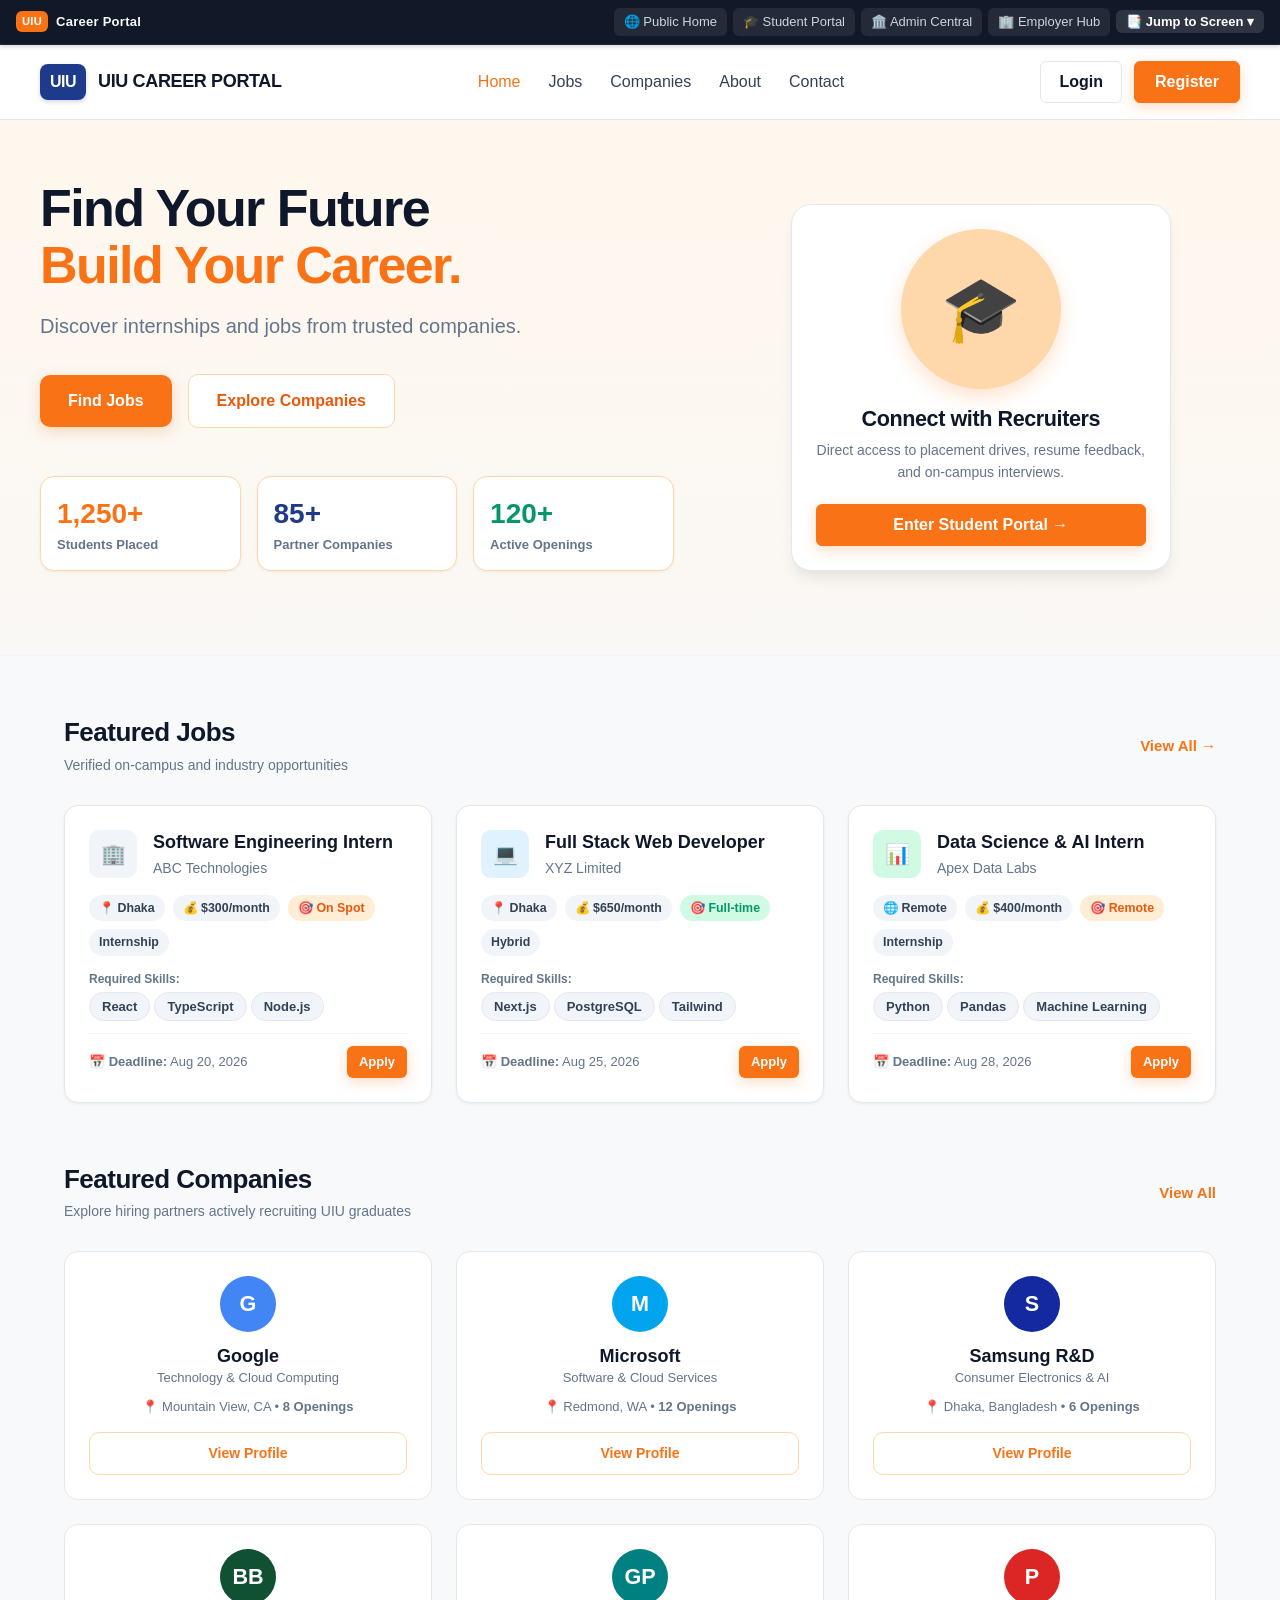
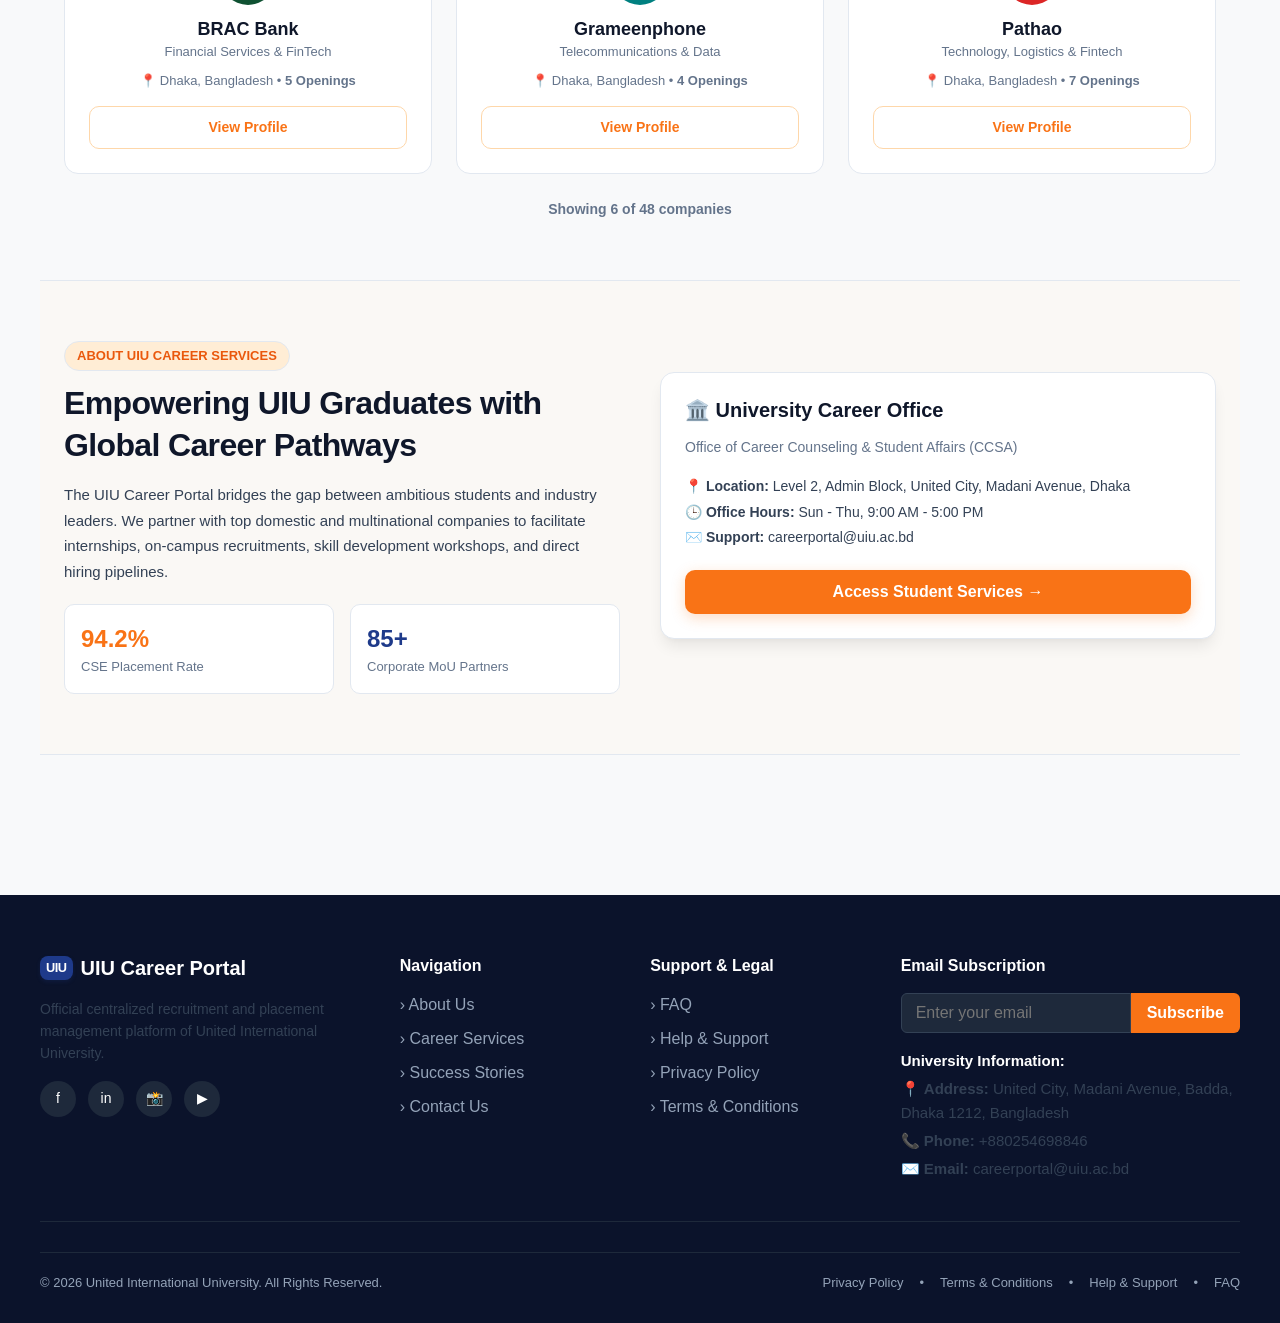
==== commit ddd09333: "Remove redundant text from header in index.html" ====
--- a/index.html
+++ b/index.html
@@ -11,7 +11,7 @@
     <!-- Top Universal Navigation Switcher -->
     <header class="role-quick-bar">
       <div class="brand-badge">
-        <span>UIU</span> Career Portal • Pure HTML5 & CSS3
+        <span>UIU</span> Career Portal
       </div>
       <nav class="role-nav-links">
         <a href="./index.html" class="role-nav-btn active">🌐 Public Home</a>
